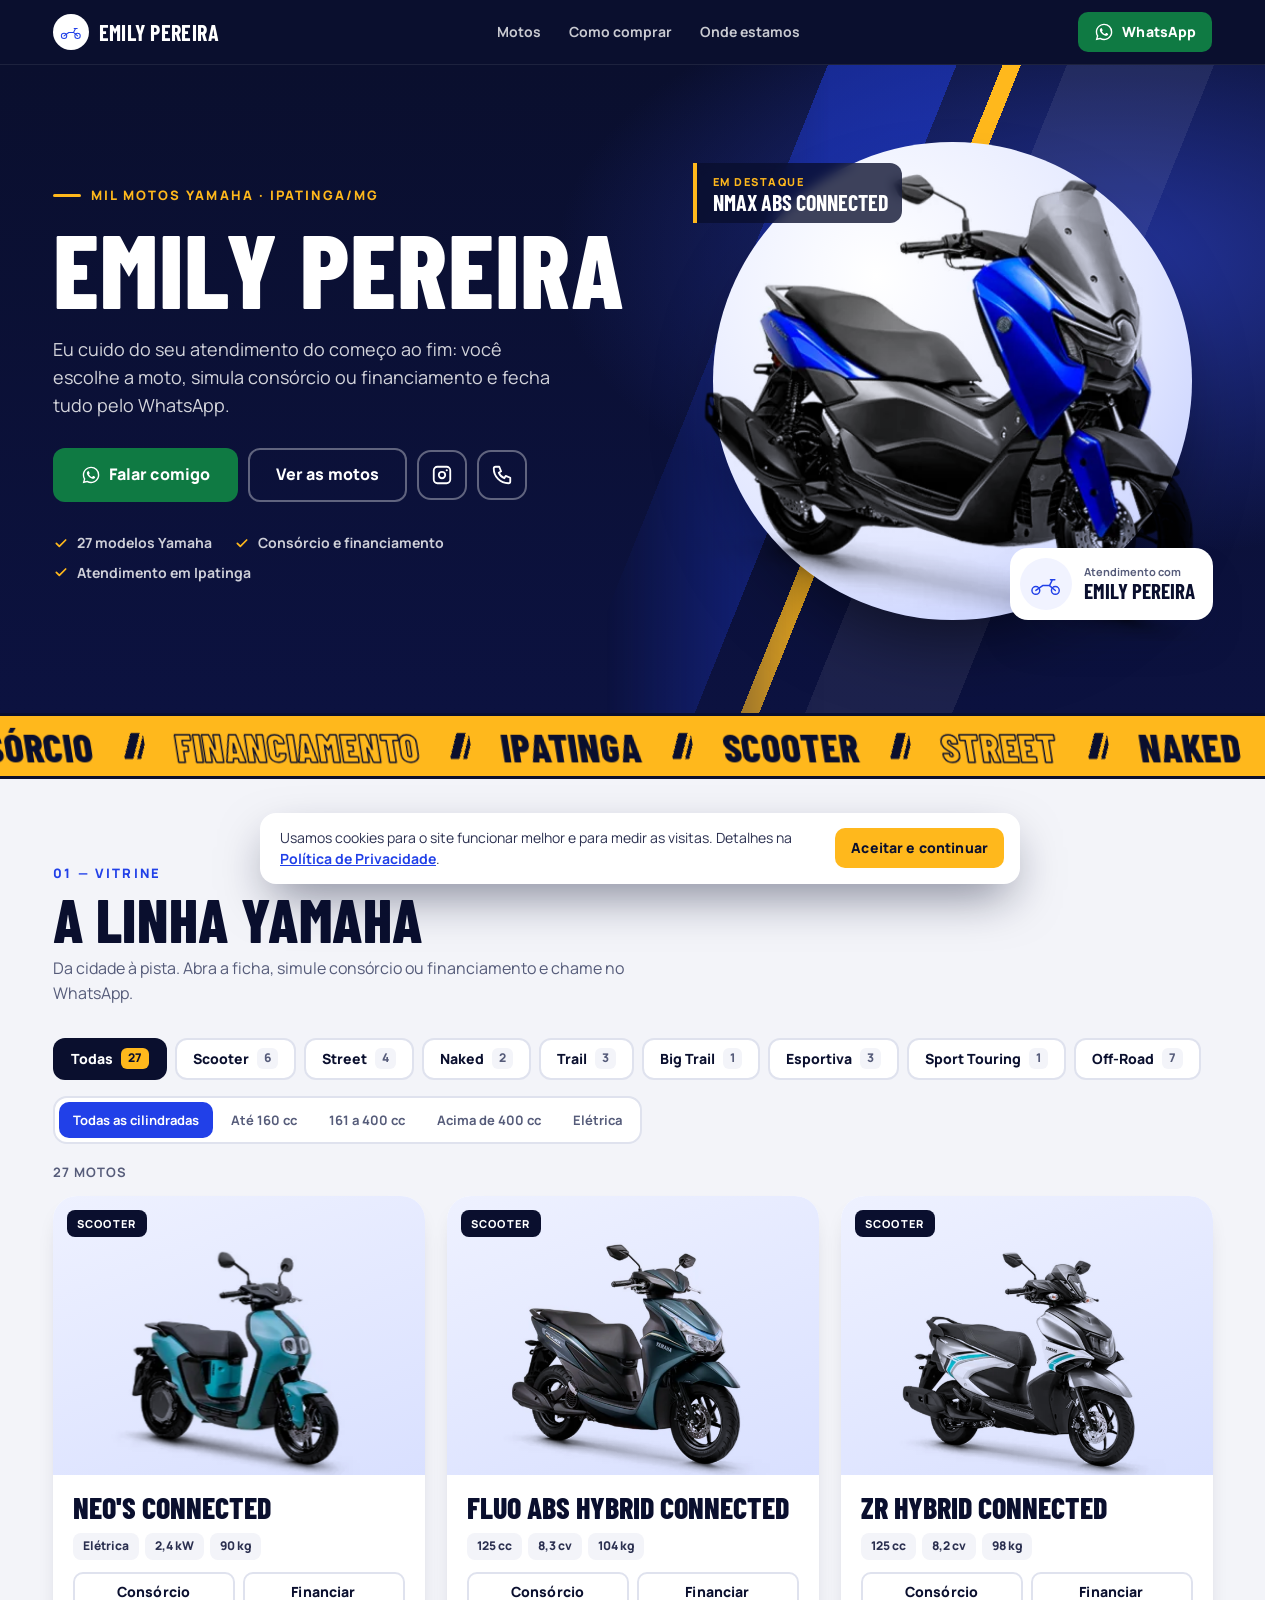
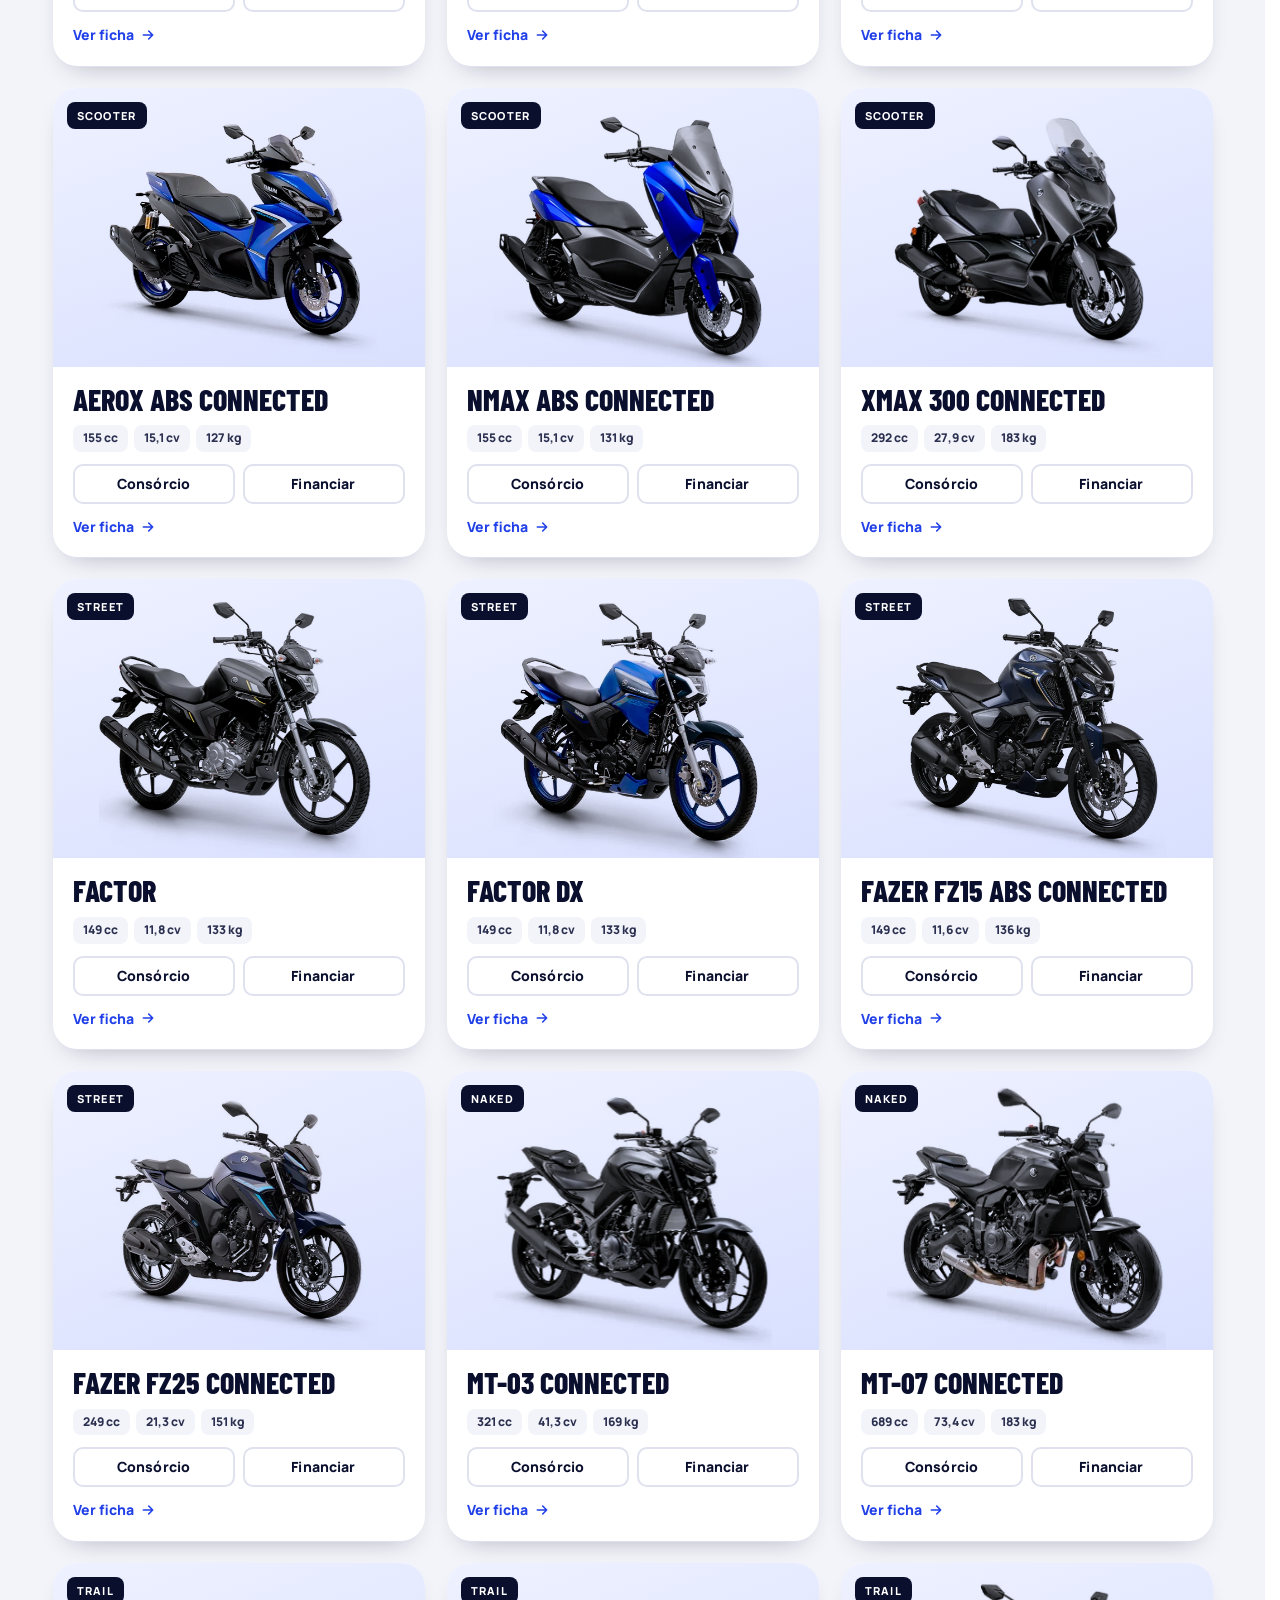
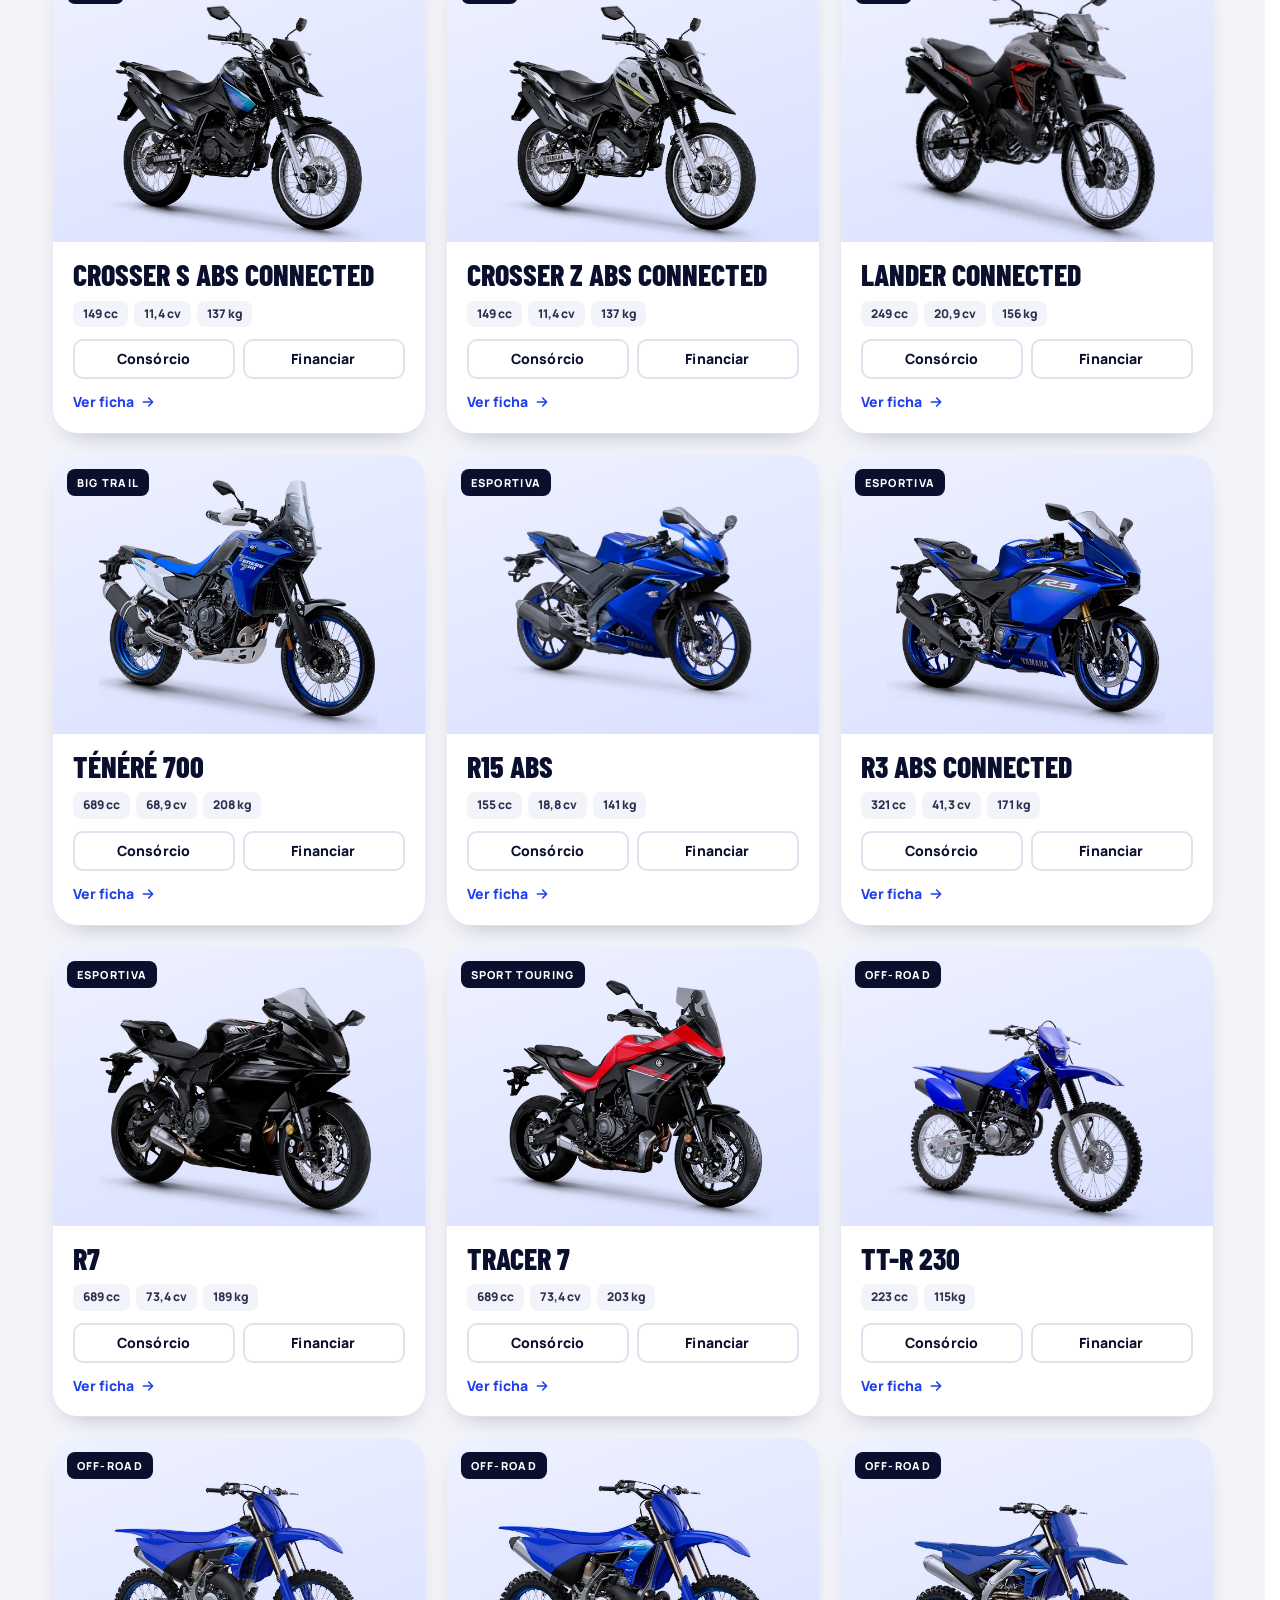
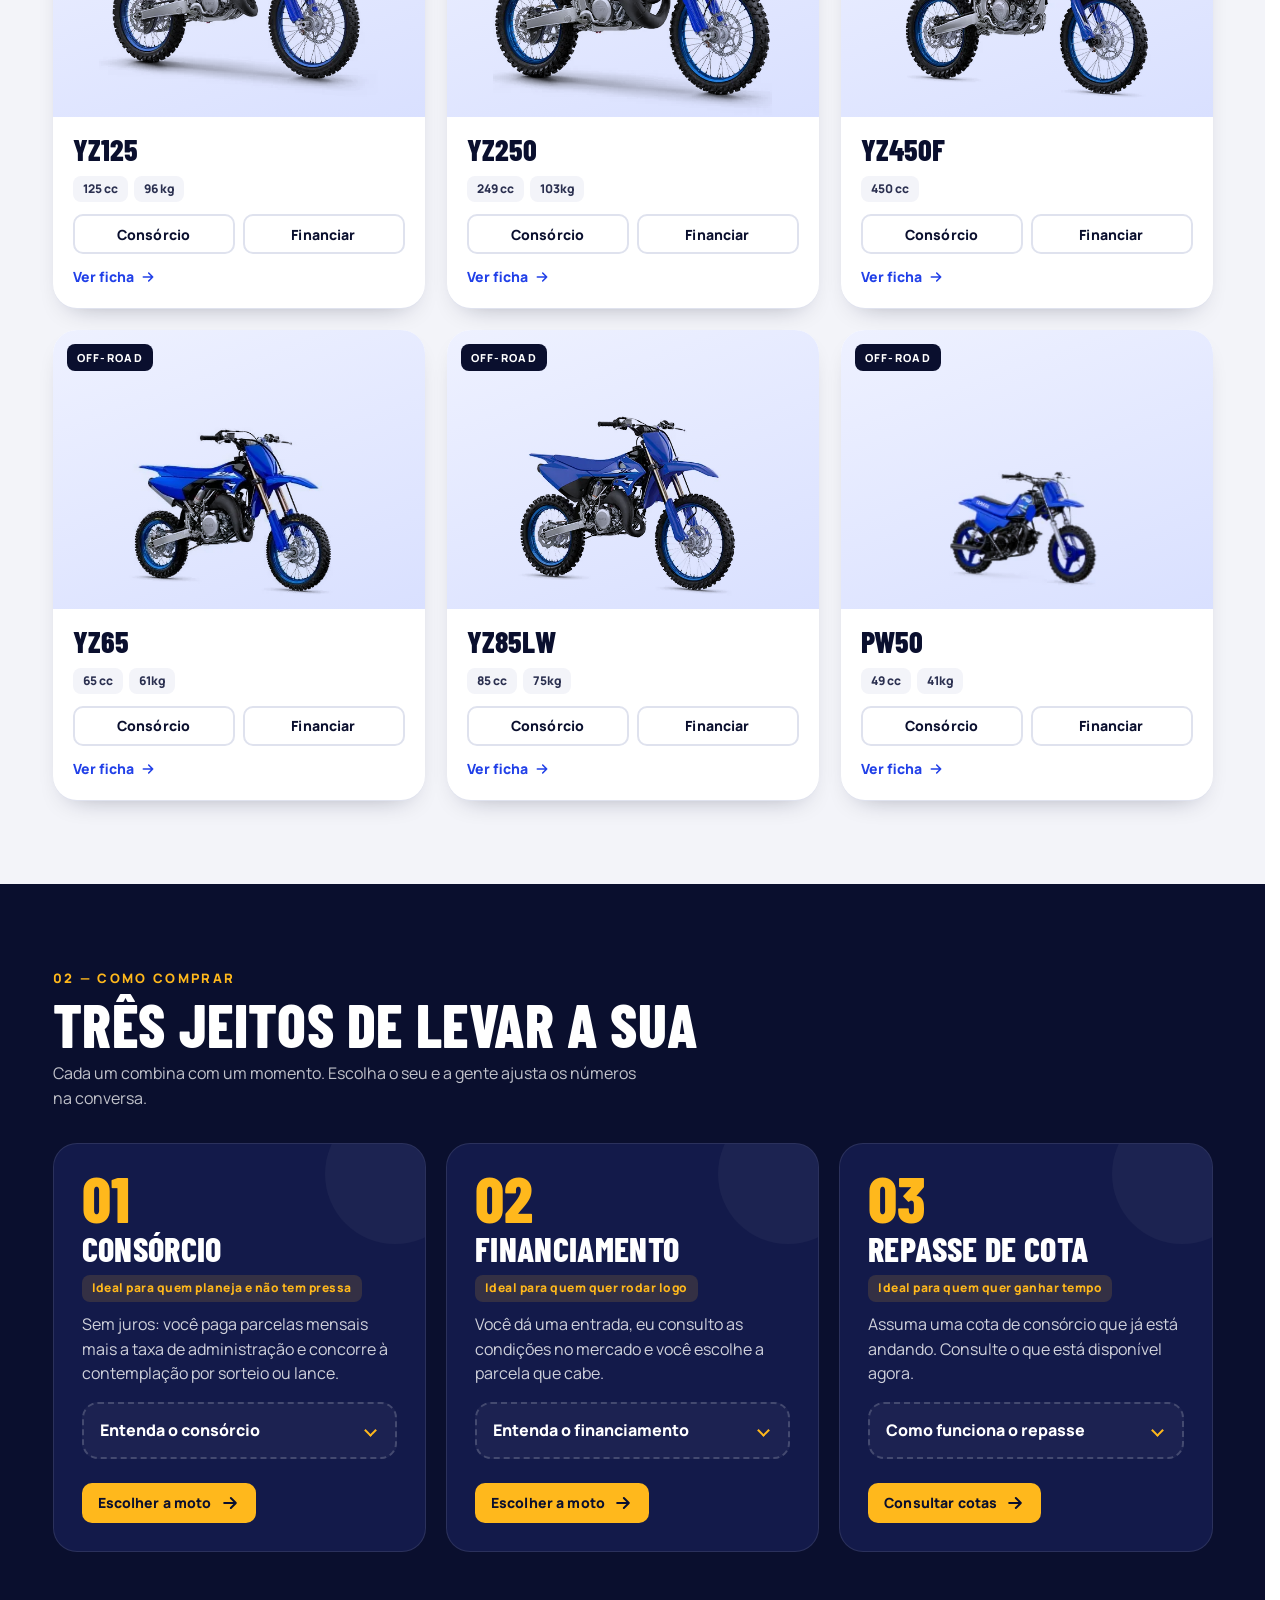
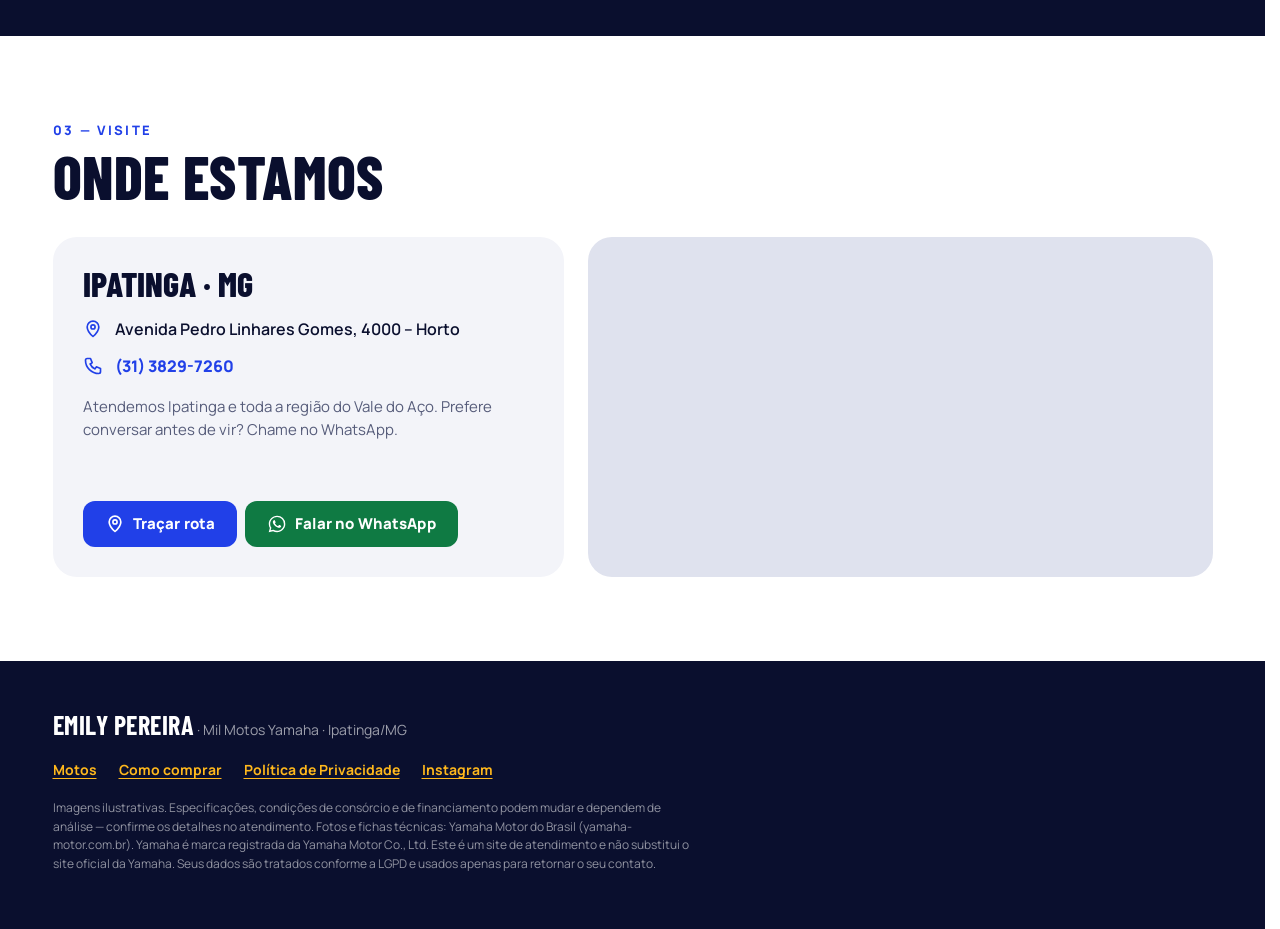
==== index.html @ 9a56f1ad "Add files via upload" ====
<!DOCTYPE html>
<html lang="pt-BR">
<head>
  <meta charset="UTF-8">
  <meta name="viewport" content="width=device-width, initial-scale=1">
  <title>Motos Yamaha | Consórcio, financiamento e atendimento no WhatsApp</title>
  <meta name="description" content="Escolha sua Yamaha: NMAX, Fazer, Crosser, Lander, MT, R3 e mais. Simule consórcio e financiamento e fale direto no WhatsApp.">
  <meta name="theme-color" content="#0a0f2e">
  <link rel="icon" href="assets/favicon.svg" type="image/svg+xml">

  <meta property="og:type" content="website">
  <meta property="og:locale" content="pt_BR">
  <meta property="og:title" content="Motos Yamaha | Sua próxima Yamaha">
  <meta property="og:description" content="Consórcio, financiamento e atendimento direto no WhatsApp. Sua próxima Yamaha está aqui.">

  <link rel="preconnect" href="https://fonts.googleapis.com">
  <link rel="preconnect" href="https://fonts.gstatic.com" crossorigin>
  <link rel="stylesheet" href="https://fonts.googleapis.com/css2?family=Barlow+Condensed:wght@600;700;800&family=Manrope:wght@400;500;600;700;800&display=swap">
  <link rel="stylesheet" href="css/style.css">
  <link rel="stylesheet" href="css/animacoes.css">
  <script>if (!(window.matchMedia && matchMedia("(prefers-reduced-motion: reduce)").matches)) document.documentElement.classList.add("anim");</script>

  <script type="application/ld+json" id="ld">
  {
    "@context": "https://schema.org",
    "@type": "MotorcycleDealer",
    "name": "Motos Yamaha",
    "description": "Motos Yamaha, consórcio e financiamento.",
    "address": {
      "@type": "PostalAddress",
      "addressCountry": "BR"
    }
  }
  </script>
</head>
<body>
  <a class="skip" href="#vitrine">Ir para as motos</a>

  <!-- ============ BARRA SUPERIOR ============ -->
  <header class="topbar">
    <div class="wrap topbar__in">
      <a class="topbar__who" href="#topo">
        <span class="avatar avatar--sm" id="tb-avatar" aria-hidden="true"></span>
        <b id="tb-nome">Motos Yamaha</b>
      </a>
      <nav class="topbar__nav" aria-label="Seções da página">
        <a href="#vitrine">Motos</a>
        <a href="#caminhos">Como comprar</a>
        <a href="#onde" data-onde hidden>Onde estamos</a>
      </nav>
      <a class="btn btn--wa btn--sm" data-wa="Olá! Vim pelo seu site e quero saber mais." target="_blank" rel="noopener">
        <svg class="ico" viewBox="0 0 24 24" aria-hidden="true"><use href="#i-wa"/></svg>
        WhatsApp
      </a>
    </div>
  </header>

  <!-- ============ ABERTURA ============ -->
  <section class="hero" id="topo">
    <div class="hero__bars" aria-hidden="true"></div>
    <div class="wrap hero__grid">
      <div class="hero__copy">
        <p class="eyebrow" id="eyebrow">Motos Yamaha</p>
        <h1 class="hero__title" id="titulo">Motos Yamaha</h1>
        <p class="hero__lead" id="bio">Escolha sua Yamaha, simule consórcio ou financiamento e resolva tudo pelo WhatsApp.</p>
        <div class="hero__cta">
          <a class="btn btn--wa btn--lg" data-wa="Olá! Vim pelo seu site e quero saber mais." target="_blank" rel="noopener">
            <svg class="ico" viewBox="0 0 24 24" aria-hidden="true"><use href="#i-wa"/></svg>
            <span id="cta-label">Chamar no WhatsApp</span>
          </a>
          <a class="btn btn--ghost btn--lg" href="#vitrine">Ver as motos</a>
          <a class="btn-round" data-instagram hidden target="_blank" rel="noopener" aria-label="Instagram">
            <svg class="ico" viewBox="0 0 24 24" aria-hidden="true"><use href="#i-ig"/></svg>
          </a>
          <a class="btn-round" data-tel hidden aria-label="Ligar">
            <svg class="ico" viewBox="0 0 24 24" aria-hidden="true"><use href="#i-phone"/></svg>
          </a>
        </div>
        <ul class="hero__facts" id="facts"></ul>
      </div>

      <div class="hero__stage" id="stage">
        <span class="hero__disc" aria-hidden="true"></span>
        <button class="hero__moto" id="hero-moto" type="button" data-open="ficha" aria-label="Ver ficha da moto em destaque"></button>
        <p class="hero__tag" id="hero-tag"></p>
        <figure class="who" id="who" hidden>
          <span class="avatar" id="who-avatar" aria-hidden="true"></span>
          <figcaption><small>Atendimento com</small><b id="who-nome"></b></figcaption>
        </figure>
      </div>
    </div>
  </section>

  <main>
    <!-- ============ VITRINE ============ -->
    <section class="sec sec--paper" id="vitrine" aria-labelledby="t-vitrine">
      <div class="wrap">
        <header class="sec__head">
          <p class="sec__no">01 — Vitrine</p>
          <h2 id="t-vitrine">A linha Yamaha</h2>
          <p class="sec__sub" id="vitrine-sub">Da cidade à pista. Abra a ficha, simule consórcio ou financiamento e chame no WhatsApp.</p>
        </header>

        <div class="filters">
          <div class="tabs" id="tabs" role="group" aria-label="Filtrar por categoria"></div>
          <div class="segs" id="segs" role="group" aria-label="Filtrar por cilindrada"></div>
        </div>
        <p class="count" id="count" aria-live="polite"></p>

        <div class="grid" id="grid">
          <noscript><p>Ative o JavaScript para ver as motos ou <a href="https://wa.me/">fale no WhatsApp</a>.</p></noscript>
        </div>
        <div class="empty" id="empty" hidden>
          <p>Nenhuma moto com esses filtros.</p>
          <button class="btn btn--line btn--sm" type="button" data-reset>Limpar filtros</button>
        </div>
      </div>
    </section>

    <!-- ============ CAMINHOS ============ -->
    <section class="sec sec--ink" id="caminhos" aria-labelledby="t-caminhos">
      <div class="wrap">
        <header class="sec__head">
          <p class="sec__no">02 — Como comprar</p>
          <h2 id="t-caminhos">Três jeitos de levar a sua</h2>
          <p class="sec__sub">Cada um combina com um momento. Escolha o seu e a gente ajusta os números na conversa.</p>
        </header>
        <div class="paths" id="paths"></div>
      </div>
    </section>

    <!-- ============ ONDE ESTAMOS ============ -->
    <section class="sec" id="onde" aria-labelledby="t-onde" hidden>
      <div class="wrap">
        <header class="sec__head">
          <p class="sec__no">03 — Visite</p>
          <h2 id="t-onde">Onde estamos</h2>
        </header>
        <div class="where">
          <div class="where__card">
            <p class="where__city" id="where-city"></p>
            <ul class="where__rows">
              <li id="row-addr" hidden><svg class="ico" viewBox="0 0 24 24" aria-hidden="true"><use href="#i-pin"/></svg><span id="addr"></span></li>
              <li id="row-tel" hidden><svg class="ico" viewBox="0 0 24 24" aria-hidden="true"><use href="#i-phone"/></svg><a data-tel><span data-tel-text></span></a></li>
              <li id="row-hours" hidden><svg class="ico" viewBox="0 0 24 24" aria-hidden="true"><use href="#i-clock"/></svg><span id="hours"></span></li>
            </ul>
            <p class="where__note" id="where-note"></p>
            <div class="where__btns">
              <a class="btn btn--blue" data-route hidden target="_blank" rel="noopener">
                <svg class="ico" viewBox="0 0 24 24" aria-hidden="true"><use href="#i-pin"/></svg>
                Traçar rota
              </a>
              <a class="btn btn--wa" data-wa="Olá! Vim pelo seu site e quero saber como chegar." target="_blank" rel="noopener">
                <svg class="ico" viewBox="0 0 24 24" aria-hidden="true"><use href="#i-wa"/></svg>
                Falar no WhatsApp
              </a>
            </div>
          </div>
          <div class="where__map">
            <iframe id="map" title="Mapa da localização" loading="lazy" referrerpolicy="no-referrer-when-downgrade" allowfullscreen></iframe>
          </div>
        </div>
      </div>
    </section>
  </main>

  <!-- ============ RODAPÉ ============ -->
  <footer class="footer">
    <div class="wrap">
      <p class="footer__name"><b id="rodape-nome">Motos Yamaha</b><span id="rodape-loc"></span></p>
      <nav class="footer__links" aria-label="Links do rodapé">
        <a href="#vitrine">Motos</a>
        <a href="#caminhos">Como comprar</a>
        <a href="privacidade.html">Política de Privacidade</a>
        <a data-instagram hidden target="_blank" rel="noopener">Instagram</a>
      </nav>
      <p class="footer__legal" id="legal">
        Imagens ilustrativas. Especificações, condições de consórcio e de financiamento podem mudar e dependem de análise — confirme os detalhes no atendimento.
        Fotos e fichas técnicas: Yamaha Motor do Brasil (yamaha-motor.com.br). Yamaha é marca registrada da Yamaha Motor Co., Ltd.
        Este é um site de atendimento e não substitui o site oficial da Yamaha.
        Seus dados são tratados conforme a LGPD e usados apenas para retornar o seu contato.
      </p>
    </div>
  </footer>

  <!-- ============ BARRA DE WHATSAPP (celular) ============ -->
  <div class="stickybar" id="stickybar">
    <a class="btn btn--wa" data-wa="Olá! Vim pelo seu site e quero saber mais." target="_blank" rel="noopener">
      <svg class="ico" viewBox="0 0 24 24" aria-hidden="true"><use href="#i-wa"/></svg>
      <span id="sticky-label">Chamar no WhatsApp</span>
    </a>
    <a class="btn btn--line" data-tel hidden aria-label="Ligar">
      <svg class="ico" viewBox="0 0 24 24" aria-hidden="true"><use href="#i-phone"/></svg>
    </a>
  </div>

  <!-- ============ GAVETAS ============ -->
  <dialog class="drawer" id="dlg-ficha" aria-labelledby="dd-title">
    <header class="drawer__head">
      <div><p class="drawer__kicker" id="dd-kicker"></p><h2 id="dd-title"></h2></div>
      <div class="drawer__nav">
        <button type="button" class="icon-btn" data-nav="-1" aria-label="Moto anterior"><svg class="ico" viewBox="0 0 24 24" aria-hidden="true"><use href="#i-prev"/></svg></button>
        <button type="button" class="icon-btn" data-nav="1" aria-label="Próxima moto"><svg class="ico" viewBox="0 0 24 24" aria-hidden="true"><use href="#i-next"/></svg></button>
        <button type="button" class="icon-btn" data-close aria-label="Fechar"><svg class="ico" viewBox="0 0 24 24" aria-hidden="true"><use href="#i-close"/></svg></button>
      </div>
    </header>
    <div class="drawer__body" id="dd-body"></div>
    <footer class="drawer__bar" id="dd-bar"></footer>
  </dialog>

  <dialog class="drawer" id="dlg-consorcio" aria-labelledby="dc-title">
    <header class="drawer__head">
      <div><p class="drawer__kicker">Simulador de consórcio</p><h2 id="dc-title"></h2></div>
      <div class="drawer__nav">
        <button type="button" class="icon-btn" data-nav="-1" aria-label="Moto anterior"><svg class="ico" viewBox="0 0 24 24" aria-hidden="true"><use href="#i-prev"/></svg></button>
        <button type="button" class="icon-btn" data-nav="1" aria-label="Próxima moto"><svg class="ico" viewBox="0 0 24 24" aria-hidden="true"><use href="#i-next"/></svg></button>
        <button type="button" class="icon-btn" data-close aria-label="Fechar"><svg class="ico" viewBox="0 0 24 24" aria-hidden="true"><use href="#i-close"/></svg></button>
      </div>
    </header>
    <div class="drawer__body" id="dc-body"></div>
    <footer class="drawer__bar drawer__bar--stack" id="dc-bar"></footer>
  </dialog>

  <dialog class="drawer" id="dlg-financiamento" aria-labelledby="df-title">
    <header class="drawer__head">
      <div><p class="drawer__kicker">Financiamento</p><h2 id="df-title"></h2></div>
      <div class="drawer__nav">
        <button type="button" class="icon-btn" data-nav="-1" aria-label="Moto anterior"><svg class="ico" viewBox="0 0 24 24" aria-hidden="true"><use href="#i-prev"/></svg></button>
        <button type="button" class="icon-btn" data-nav="1" aria-label="Próxima moto"><svg class="ico" viewBox="0 0 24 24" aria-hidden="true"><use href="#i-next"/></svg></button>
        <button type="button" class="icon-btn" data-close aria-label="Fechar"><svg class="ico" viewBox="0 0 24 24" aria-hidden="true"><use href="#i-close"/></svg></button>
      </div>
    </header>
    <div class="drawer__body" id="df-body"></div>
  </dialog>

  <dialog class="drawer drawer--sm" id="dlg-contato" aria-labelledby="dt-title">
    <header class="drawer__head">
      <div><p class="drawer__kicker">WhatsApp</p><h2 id="dt-title">Fale com a gente</h2></div>
      <div class="drawer__nav">
        <button type="button" class="icon-btn" data-close aria-label="Fechar"><svg class="ico" viewBox="0 0 24 24" aria-hidden="true"><use href="#i-close"/></svg></button>
      </div>
    </header>
    <div class="drawer__body" id="dt-body"></div>
  </dialog>

  <!-- ============ COOKIES / LGPD ============ -->
  <div class="cookiebar" id="cookie" role="dialog" aria-live="polite" aria-label="Aviso de cookies" hidden>
    <p>Usamos cookies para o site funcionar melhor e para medir as visitas. Detalhes na <a href="privacidade.html">Política de Privacidade</a>.</p>
    <button class="btn btn--amber btn--sm" type="button" id="cookie-ok">Aceitar e continuar</button>
  </div>

  <!-- Ícones (sprite) -->
  <svg width="0" height="0" style="position:absolute" aria-hidden="true">
    <symbol id="i-wa" viewBox="0 0 24 24"><path fill="currentColor" d="M12.04 2C6.58 2 2.13 6.45 2.13 11.91c0 1.75.46 3.45 1.32 4.95L2.05 22l5.25-1.38a9.9 9.9 0 0 0 4.74 1.21h.01c5.46 0 9.91-4.45 9.91-9.91A9.85 9.85 0 0 0 12.04 2Zm0 18.15h-.01a8.2 8.2 0 0 1-4.19-1.15l-.3-.18-3.12.82.83-3.04-.2-.31a8.2 8.2 0 0 1-1.26-4.38c0-4.54 3.7-8.24 8.25-8.24 2.2 0 4.27.86 5.82 2.42a8.18 8.18 0 0 1 2.41 5.83c0 4.54-3.7 8.23-8.23 8.23Zm4.52-6.16c-.25-.12-1.47-.72-1.69-.81-.23-.08-.39-.12-.56.12-.16.25-.64.81-.78.97-.14.17-.29.19-.54.06-.25-.12-1.05-.39-2-1.23-.74-.66-1.23-1.47-1.38-1.72-.14-.25-.02-.38.11-.5.11-.11.25-.29.37-.43.12-.14.16-.25.25-.41.08-.17.04-.31-.02-.43-.06-.12-.56-1.34-.76-1.84-.2-.48-.41-.42-.56-.42h-.48c-.17 0-.43.06-.66.31-.22.25-.86.85-.86 2.07s.88 2.4 1 2.56c.12.17 1.73 2.64 4.19 3.7.59.25 1.05.4 1.4.52.59.19 1.13.16 1.55.1.47-.07 1.47-.6 1.67-1.18.21-.58.21-1.07.14-1.18-.06-.1-.22-.16-.47-.28Z"/></symbol>
    <symbol id="i-ig" viewBox="0 0 24 24"><path fill="none" stroke="currentColor" stroke-width="2" d="M7 3h10a4 4 0 0 1 4 4v10a4 4 0 0 1-4 4H7a4 4 0 0 1-4-4V7a4 4 0 0 1 4-4Zm5 5.5a3.5 3.5 0 1 0 0 7 3.5 3.5 0 0 0 0-7Z"/><circle cx="17.2" cy="6.8" r="1.2" fill="currentColor"/></symbol>
    <symbol id="i-phone" viewBox="0 0 24 24"><path fill="none" stroke="currentColor" stroke-width="2" stroke-linejoin="round" d="M5 3h4l2 5-2.5 1.5a11 11 0 0 0 6 6L16 13l5 2v4a2 2 0 0 1-2 2A16 16 0 0 1 3 5a2 2 0 0 1 2-2Z"/></symbol>
    <symbol id="i-pin" viewBox="0 0 24 24"><g fill="none" stroke="currentColor" stroke-width="2" stroke-linecap="round" stroke-linejoin="round"><path d="M12 21s7-6.2 7-11.5A7 7 0 0 0 5 9.5C5 14.8 12 21 12 21Z"/><circle cx="12" cy="9.5" r="2.5"/></g></symbol>
    <symbol id="i-clock" viewBox="0 0 24 24"><g fill="none" stroke="currentColor" stroke-width="2" stroke-linecap="round" stroke-linejoin="round"><circle cx="12" cy="12" r="9"/><path d="M12 7v5l3 2"/></g></symbol>
    <symbol id="i-play" viewBox="0 0 24 24"><path fill="currentColor" d="M8 5v14l11-7Z"/></symbol>
    <symbol id="i-arrow" viewBox="0 0 24 24"><path fill="none" stroke="currentColor" stroke-width="2.4" stroke-linecap="round" stroke-linejoin="round" d="M5 12h14M13 6l6 6-6 6"/></symbol>
    <symbol id="i-check" viewBox="0 0 24 24"><path fill="none" stroke="currentColor" stroke-width="2.6" stroke-linecap="round" stroke-linejoin="round" d="m5 12.5 4.5 4.5L19 7.5"/></symbol>
    <symbol id="i-close" viewBox="0 0 24 24"><path fill="none" stroke="currentColor" stroke-width="2.4" stroke-linecap="round" d="M6 6l12 12M18 6 6 18"/></symbol>
    <symbol id="i-prev" viewBox="0 0 24 24"><path fill="none" stroke="currentColor" stroke-width="2.4" stroke-linecap="round" stroke-linejoin="round" d="m15 5-7 7 7 7"/></symbol>
    <symbol id="i-next" viewBox="0 0 24 24"><path fill="none" stroke="currentColor" stroke-width="2.4" stroke-linecap="round" stroke-linejoin="round" d="m9 5 7 7-7 7"/></symbol>
  </svg>

  <script src="js/config.js"></script>
  <script src="js/motos.js"></script>
  <script src="js/consorcio.js"></script>
  <script src="js/app.js"></script>
  <script src="js/animacoes.js"></script>
</body>
</html>
---- css/style.css ----
/* ==========================================================
   Site de vendedor Yamaha — estilos
   Identidade própria: navy + azul elétrico + âmbar, tipografia condensada.
   Troque a paleta só nas variáveis do :root.
   ========================================================== */
:root {
  --ink: #0a0f2e;
  --ink-2: #131a4a;
  --blue: #2140e8;
  --blue-700: #1730b8;
  --blue-100: #e3e8ff;
  --blue-50: #f1f3ff;
  --amber: #ffb81c;
  --paper: #f3f4f9;
  --white: #fff;
  --text: #2b3050;
  --muted: #565c7a;
  --line: #dfe2ee;
  --wa: #0f7a43;
  --wa-700: #0b6336;
  --danger: #b42318;

  --display: "Barlow Condensed", "Arial Narrow", "Roboto Condensed", Impact, sans-serif;
  --body: "Manrope", system-ui, -apple-system, "Segoe UI", Roboto, sans-serif;

  --r-lg: 24px;
  --r: 16px;
  --r-sm: 10px;
  --shadow: 0 24px 48px -24px rgba(10, 15, 46, .5);
  --shadow-sm: 0 12px 28px -18px rgba(10, 15, 46, .45);
}

*, *::before, *::after { box-sizing: border-box; }
html { scroll-behavior: smooth; scroll-padding-top: 76px; scrollbar-gutter: stable; }
body {
  margin: 0;
  font-family: var(--body);
  font-size: 16px;
  color: var(--text);
  background: var(--white);
  line-height: 1.55;
  -webkit-font-smoothing: antialiased;
}
body.is-locked { overflow: hidden; }
h1, h2, h3, h4, p, ol, ul, dl, dd, figure { margin: 0; }
ul, ol { padding: 0; list-style: none; }
img, svg { display: block; max-width: 100%; }
a { color: inherit; }
button { font: inherit; color: inherit; }
[hidden] { display: none !important; }

.wrap { width: 100%; max-width: 1240px; margin: 0 auto; padding: 0 40px; }
@media (max-width: 767px) { .wrap { padding: 0 20px; } }

.skip { position: absolute; left: -999px; top: 8px; background: var(--white); color: var(--ink); padding: 8px 12px; border-radius: 8px; z-index: 200; }
.skip:focus { left: 8px; }
:focus-visible { outline: 3px solid var(--amber); outline-offset: 2px; }
.ico { width: 20px; height: 20px; flex: none; }

h1, h2, h3, .display { font-family: var(--display); text-transform: uppercase; letter-spacing: .01em; font-weight: 800; line-height: .95; }

/* ---------- Botões ---------- */
.btn {
  display: inline-flex; align-items: center; justify-content: center; gap: 8px;
  min-height: 46px; padding: 0 20px; border: 2px solid transparent; border-radius: 12px;
  font-family: var(--body); font-weight: 800; font-size: 15px; letter-spacing: .01em; text-decoration: none; cursor: pointer;
  transition: background-color .15s, color .15s, border-color .15s, transform .12s;
}
.btn:active { transform: translateY(1px); }
.btn--block { display: flex; width: 100%; }
.btn--sm { min-height: 40px; padding: 0 14px; font-size: 14px; border-radius: 10px; }
.btn--lg { min-height: 54px; padding: 0 26px; font-size: 16px; }
.btn--blue { background: var(--blue); color: var(--white); }
.btn--blue:hover { background: var(--blue-700); }
.btn--wa { background: var(--wa); color: var(--white); }
.btn--wa:hover { background: var(--wa-700); }
.btn--amber { background: var(--amber); color: var(--ink); }
.btn--amber:hover { background: #ffc94d; }
.btn--line { background: var(--white); border-color: var(--line); color: var(--ink); }
.btn--line:hover { border-color: var(--blue); color: var(--blue); }
.btn--ghost { background: transparent; border-color: rgba(255, 255, 255, .35); color: var(--white); }
.btn--ghost:hover { border-color: var(--white); background: rgba(255, 255, 255, .08); }

.btn-round {
  display: inline-grid; place-items: center; width: 50px; height: 50px; border-radius: 14px; flex: none;
  border: 2px solid rgba(255, 255, 255, .35); color: var(--white); text-decoration: none; transition: background-color .15s, border-color .15s;
}
.btn-round:hover { border-color: var(--white); background: rgba(255, 255, 255, .08); }
.btn-round .ico { width: 22px; height: 22px; }

.icon-btn { width: 42px; height: 42px; border-radius: 12px; border: 0; background: transparent; cursor: pointer; color: var(--ink); display: grid; place-items: center; }
.icon-btn:hover { background: var(--paper); color: var(--blue); }

.link { display: inline-flex; align-items: center; gap: 6px; font-weight: 800; font-size: 14px; color: var(--blue); text-underline-offset: 3px; }
.link .ico { width: 16px; height: 16px; }

/* ---------- Avatar ---------- */
.avatar { display: grid; place-items: center; width: 64px; height: 64px; border-radius: 50%; background: var(--white); color: var(--blue); overflow: hidden; flex: none; }
.avatar svg { width: 60%; height: 60%; }
.avatar img { width: 100%; height: 100%; }
.avatar img.is-foto { object-fit: cover; }
.avatar img.is-logo { object-fit: contain; padding: 8px; }
.avatar--sm { width: 36px; height: 36px; }

/* ---------- Barra superior ---------- */
.topbar { position: sticky; top: 0; z-index: 50; background: var(--ink); color: var(--white); border-bottom: 1px solid rgba(255, 255, 255, .08); }
.topbar__in { display: flex; align-items: center; justify-content: space-between; gap: 16px; height: 64px; }
.topbar__who { display: inline-flex; align-items: center; gap: 10px; text-decoration: none; min-width: 0; }
.topbar__who b { font-family: var(--display); font-size: 22px; text-transform: uppercase; letter-spacing: .02em; white-space: nowrap; overflow: hidden; text-overflow: ellipsis; }
.topbar__nav { display: flex; gap: 28px; }
.topbar__nav a { font-size: 14px; font-weight: 700; text-decoration: none; color: rgba(255, 255, 255, .78); }
.topbar__nav a:hover { color: var(--amber); }
@media (max-width: 767px) { .topbar__nav { display: none; } .topbar__in { height: 58px; } }

/* ---------- Abertura ---------- */
.hero { position: relative; overflow: hidden; color: var(--white); background: radial-gradient(900px 480px at 88% 30%, #23339a 0%, transparent 62%), linear-gradient(180deg, var(--ink) 0%, #0c1240 100%); }
.hero__bars {
  position: absolute; inset: 0 0 0 auto; width: 52%; pointer-events: none;
  background: linear-gradient(112deg, transparent 0 24%, rgba(33, 64, 232, .5) 24% 38%, transparent 38% 43%, var(--amber) 43% 45%, transparent 45% 50%, rgba(255, 255, 255, .07) 50% 66%, transparent 66%);
  -webkit-mask-image: linear-gradient(90deg, transparent 0, #000 34%); mask-image: linear-gradient(90deg, transparent 0, #000 34%);
}
.hero__grid { position: relative; display: grid; grid-template-columns: 1.05fr .95fr; gap: 40px; align-items: center; padding-top: 56px; padding-bottom: 72px; }
.eyebrow { display: inline-flex; align-items: center; gap: 10px; font-size: 13px; font-weight: 800; letter-spacing: .16em; text-transform: uppercase; color: var(--amber); }
.eyebrow::before { content: ""; width: 28px; height: 3px; background: var(--amber); border-radius: 2px; }
.hero__title { margin-top: 14px; font-size: clamp(54px, 8.2vw, 104px); }
.hero__lead { margin-top: 18px; max-width: 46ch; font-size: 18px; color: rgba(255, 255, 255, .82); }
.hero__cta { display: flex; flex-wrap: wrap; align-items: center; gap: 10px; margin-top: 28px; }
.hero__facts { display: flex; flex-wrap: wrap; gap: 8px 22px; margin-top: 30px; font-size: 14px; font-weight: 700; color: rgba(255, 255, 255, .8); }
.hero__facts li { display: inline-flex; align-items: center; gap: 8px; }
.hero__facts .ico { width: 16px; height: 16px; color: var(--amber); }

.hero__stage { position: relative; width: 100%; max-width: 520px; justify-self: end; aspect-ratio: 1 / 1; }
.hero__disc { position: absolute; inset: 4%; border-radius: 50%; background: radial-gradient(circle at 34% 28%, #fff 0%, #e2e7ff 58%, #b7c3ff 100%); box-shadow: 0 40px 80px -30px rgba(0, 0, 0, .6); }
.hero__moto { position: absolute; inset: 0; display: grid; place-items: center; border: 0; background: none; padding: 0; cursor: pointer; }
.hero__moto .pic { width: 100%; aspect-ratio: 1 / 1; }
.hero__tag { position: absolute; left: 0; top: 8%; display: grid; gap: 1px; padding: 10px 14px 10px 16px; border-left: 4px solid var(--amber); background: rgba(10, 15, 46, .78); backdrop-filter: blur(6px); border-radius: 0 12px 12px 0; }
.hero__tag small { font-size: 11px; font-weight: 800; letter-spacing: .14em; text-transform: uppercase; color: var(--amber); }
.hero__tag b { font-family: var(--display); font-size: 22px; text-transform: uppercase; line-height: 1; }
.who { position: absolute; right: 0; bottom: 4%; display: flex; align-items: center; gap: 12px; padding: 10px 18px 10px 10px; border-radius: 18px; background: var(--white); color: var(--ink); box-shadow: var(--shadow); max-width: 100%; }
.who .avatar { width: 52px; height: 52px; background: var(--blue-50); }
.who small { display: block; font-size: 11px; font-weight: 700; color: var(--muted); }
.who b { font-family: var(--display); font-size: 21px; text-transform: uppercase; line-height: 1; }

@media (max-width: 900px) {
  .hero__grid { grid-template-columns: 1fr; gap: 24px; padding-top: 36px; padding-bottom: 48px; }
  .hero__stage { justify-self: center; max-width: 420px; }
  .hero__bars { inset: 46% 0 0 0; width: 100%; -webkit-mask-image: none; mask-image: none; opacity: .9; }
}
@media (max-width: 480px) {
  .hero__lead { font-size: 16px; }
  .btn--lg { min-height: 50px; padding: 0 20px; }
  .hero__tag b { font-size: 18px; }
}

/* ---------- Seções ---------- */
.sec { padding: 84px 0; }
.sec--paper { background: var(--paper); }
.sec--ink { background: var(--ink); color: var(--white); }
@media (max-width: 767px) { .sec { padding: 56px 0; } }
.sec__head { display: grid; gap: 8px; margin-bottom: 32px; }
.sec__no { font-size: 13px; font-weight: 800; letter-spacing: .18em; text-transform: uppercase; color: var(--blue); }
.sec--ink .sec__no { color: var(--amber); }
.sec__head h2 { font-size: clamp(38px, 5.4vw, 60px); color: var(--ink); }
.sec--ink .sec__head h2 { color: var(--white); }
.sec__sub { max-width: 60ch; color: var(--muted); }
.sec--ink .sec__sub { color: rgba(255, 255, 255, .75); }

/* Filtros */
.filters { display: grid; gap: 12px; }
.tabs { display: flex; gap: 8px; overflow-x: auto; padding-bottom: 4px; scrollbar-width: none; scroll-snap-type: x proximity; }
.tabs::-webkit-scrollbar { display: none; }
.tab {
  flex: none; scroll-snap-align: start; display: inline-flex; align-items: center; gap: 8px; min-height: 42px; padding: 0 16px;
  border: 2px solid var(--line); border-radius: 12px; background: var(--white); color: var(--ink); font-weight: 800; font-size: 14px; cursor: pointer;
  transition: background-color .15s, color .15s, border-color .15s;
}
.tab em { font-style: normal; font-size: 12px; padding: 1px 7px; border-radius: 6px; background: var(--paper); color: var(--muted); }
.tab:hover:not(:disabled) { border-color: var(--blue); }
.tab[aria-pressed="true"] { background: var(--ink); border-color: var(--ink); color: var(--white); }
.tab[aria-pressed="true"] em { background: var(--amber); color: var(--ink); }
.tab:disabled { opacity: .45; cursor: not-allowed; }

.segs { display: inline-flex; width: fit-content; max-width: 100%; overflow-x: auto; gap: 4px; padding: 4px; border-radius: 14px; background: var(--white); border: 2px solid var(--line); scrollbar-width: none; }
.segs::-webkit-scrollbar { display: none; }
.seg__btn { flex: none; min-height: 36px; padding: 0 14px; border: 0; border-radius: 10px; background: transparent; font-weight: 700; font-size: 13px; color: var(--muted); cursor: pointer; }
.seg__btn:hover:not(:disabled) { color: var(--blue); }
.seg__btn[aria-pressed="true"] { background: var(--blue); color: var(--white); }
.seg__btn:disabled { opacity: .4; cursor: not-allowed; }

.count { margin: 18px 0 14px; font-size: 13px; font-weight: 700; letter-spacing: .08em; text-transform: uppercase; color: var(--muted); }

/* Grade e cartões */
.grid { display: grid; grid-template-columns: repeat(3, 1fr); gap: 22px; }
@media (max-width: 1023px) { .grid { grid-template-columns: repeat(2, 1fr); } }
@media (max-width: 599px) { .grid { grid-template-columns: 1fr; gap: 18px; } }

.card { display: flex; flex-direction: column; background: var(--white); border-radius: var(--r-lg); overflow: hidden; box-shadow: 0 1px 0 var(--line), var(--shadow-sm); transition: transform .22s, box-shadow .22s; }
.card:hover { transform: translateY(-5px); box-shadow: 0 1px 0 var(--line), 0 28px 44px -22px rgba(10, 15, 46, .5); }
.card__stage { position: relative; display: block; width: 100%; padding: 0; border: 0; cursor: pointer; background: linear-gradient(160deg, #eef1ff 0%, #d9e0ff 100%); }
.card__cat { position: absolute; z-index: 1; left: 14px; top: 14px; padding: 5px 10px; border-radius: 8px; background: var(--ink); color: var(--white); font-size: 11px; font-weight: 800; letter-spacing: .12em; text-transform: uppercase; }
.card__body { display: grid; gap: 12px; padding: 18px 20px 20px; }
.card__name { font-size: 30px; }
.card__name button { padding: 0; border: 0; background: none; text-align: left; text-transform: inherit; font: inherit; color: var(--ink); cursor: pointer; }
.card__name button:hover { color: var(--blue); }
.card__facts { display: flex; flex-wrap: wrap; gap: 6px; }
.card__facts li { padding: 4px 10px; border-radius: 8px; background: var(--paper); font-size: 12px; font-weight: 800; color: var(--text); }
.card__actions { display: grid; grid-template-columns: 1fr 1fr; gap: 8px; }
.card__more { display: inline-flex; align-items: center; gap: 6px; justify-self: start; padding: 0; border: 0; background: none; font-weight: 800; font-size: 14px; color: var(--blue); cursor: pointer; }
.card__more .ico { width: 16px; height: 16px; transition: transform .15s; }
.card__more:hover .ico { transform: translateX(4px); }

/* Foto / placeholder */
.pic { position: relative; display: block; aspect-ratio: 4 / 3; overflow: hidden; }
.pic img { position: absolute; inset: 0; width: 100%; height: 100%; object-fit: contain; mix-blend-mode: multiply; transition: transform .4s; }
.card:hover .pic img { transform: scale(1.06); }
.pic--vazio { display: grid; place-items: center; background: linear-gradient(160deg, var(--blue-50), #fff); color: var(--blue); align-content: center; gap: 6px; }
.pic--vazio svg { width: 34%; height: auto; opacity: .7; }
.pic--vazio em { font-style: normal; font-size: 12px; font-weight: 700; }

.empty { display: grid; gap: 12px; justify-items: start; padding: 28px; border: 2px dashed var(--line); border-radius: var(--r); color: var(--muted); }

/* Caminhos */
.paths { display: grid; grid-template-columns: repeat(3, 1fr); gap: 20px; }
@media (max-width: 991px) { .paths { grid-template-columns: 1fr; } }
.path { position: relative; display: flex; flex-direction: column; gap: 10px; padding: 28px; border-radius: var(--r-lg); background: var(--ink-2); border: 1px solid rgba(255, 255, 255, .1); overflow: hidden; }
.path::after { content: ""; position: absolute; right: -40px; top: -40px; width: 140px; height: 140px; border-radius: 50%; background: rgba(255, 255, 255, .04); }
.path__no { font-family: var(--display); font-weight: 800; font-size: 64px; line-height: .8; color: var(--amber); }
.path h3 { font-size: 34px; }
.path__ideal { align-self: flex-start; padding: 4px 10px; border-radius: 8px; background: rgba(255, 184, 28, .14); color: var(--amber); font-size: 12px; font-weight: 800; letter-spacing: .04em; }
.path p:not(.path__ideal):not(.legal) { color: rgba(255, 255, 255, .8); }
.path .how { margin-top: 6px; border-color: rgba(255, 255, 255, .18); background: rgba(255, 255, 255, .04); }
.path .how summary { color: var(--white); }
.path .how .passos, .path .how .legal { color: rgba(255, 255, 255, .8); }
.path .how .link { color: var(--amber); }
.path__cta { margin-top: auto; padding-top: 14px; }

/* Onde estamos */
.where { display: grid; grid-template-columns: .9fr 1.1fr; gap: 24px; align-items: stretch; }
@media (max-width: 899px) { .where { grid-template-columns: 1fr; } }
.where__card { display: flex; flex-direction: column; gap: 16px; padding: 30px; border-radius: var(--r-lg); background: var(--paper); }
.where__city { font-family: var(--display); font-weight: 800; font-size: 34px; text-transform: uppercase; color: var(--ink); line-height: 1; }
.where__rows { display: grid; gap: 12px; }
.where__rows li { display: flex; align-items: flex-start; gap: 12px; font-weight: 600; color: var(--ink); }
.where__rows .ico { margin-top: 2px; color: var(--blue); }
.where__rows a { text-decoration: none; font-weight: 800; color: var(--blue); }
.where__note { color: var(--muted); font-size: 15px; }
.where__btns { display: flex; flex-wrap: wrap; gap: 8px; margin-top: auto; }
.where__map { min-height: 340px; border-radius: var(--r-lg); overflow: hidden; background: var(--line); }
.where__map iframe { width: 100%; height: 100%; min-height: 340px; border: 0; display: block; }

/* Rodapé */
.footer { padding: 44px 0 56px; background: var(--ink); color: rgba(255, 255, 255, .72); font-size: 14px; }
.footer__name b { font-family: var(--display); font-size: 26px; text-transform: uppercase; color: var(--white); letter-spacing: .02em; }
.footer__name span { color: rgba(255, 255, 255, .6); }
.footer__links { display: flex; flex-wrap: wrap; gap: 8px 22px; margin-top: 14px; }
.footer__links a { font-weight: 700; color: var(--amber); text-underline-offset: 3px; }
.footer__legal { margin-top: 18px; max-width: 92ch; font-size: 12px; color: rgba(255, 255, 255, .55); }
@media (max-width: 767px) { .footer { padding-bottom: 104px; } }

/* Barra de WhatsApp (celular) */
.stickybar { position: fixed; left: 0; right: 0; bottom: 0; z-index: 45; display: none; gap: 8px; padding: 10px 14px calc(10px + env(safe-area-inset-bottom)); background: rgba(10, 15, 46, .94); backdrop-filter: blur(8px); border-top: 1px solid rgba(255, 255, 255, .1); }
.stickybar .btn:first-child { flex: 1; }
.stickybar .btn--line { min-width: 52px; padding: 0 14px; }
@media (max-width: 767px) { .stickybar { display: flex; } body.is-locked .stickybar { display: none; } }

/* Cookies */
.cookiebar { position: fixed; left: 16px; right: 16px; bottom: 16px; z-index: 60; display: flex; align-items: center; justify-content: space-between; gap: 16px; max-width: 760px; margin: 0 auto; padding: 14px 16px 14px 20px; border-radius: 16px; background: var(--white); color: var(--text); box-shadow: 0 20px 50px -12px rgba(10, 15, 46, .55); font-size: 14px; }
.cookiebar a { color: var(--blue); font-weight: 700; }
.cookiebar .btn { flex: none; }
@media (max-width: 767px) { .cookiebar { bottom: 76px; flex-direction: column; align-items: stretch; gap: 10px; padding: 14px 16px; font-size: 13px; } }

/* ---------- Gavetas ---------- */
.drawer {
  position: fixed; inset: 0 0 0 auto; margin: 0; width: min(680px, 100vw); max-width: 100vw; height: 100dvh; max-height: 100dvh;
  padding: 0; border: 0; border-radius: 28px 0 0 28px; background: var(--white); color: var(--text); overflow: hidden;
  box-shadow: -30px 0 90px rgba(10, 15, 46, .4);
}
.drawer::backdrop { background: rgba(10, 15, 46, .62); backdrop-filter: blur(3px); }
.drawer[open] { display: flex; flex-direction: column; animation: slide-in .3s cubic-bezier(.2, .8, .2, 1); }
@keyframes slide-in { from { opacity: 0; transform: translateX(48px); } to { opacity: 1; transform: none; } }
@keyframes slide-up { from { opacity: 0; transform: translateY(48px); } to { opacity: 1; transform: none; } }
@media (prefers-reduced-motion: reduce) { .drawer[open] { animation: none; } html { scroll-behavior: auto; } .card, .card:hover { transform: none; transition: none; } }

.drawer--sm { inset: 0; margin: auto; width: min(480px, calc(100% - 24px)); height: fit-content; max-height: calc(100dvh - 24px); border-radius: 26px; }
.drawer--sm[open] { animation: pop .22s ease-out; }
@keyframes pop { from { opacity: 0; transform: translateY(12px) scale(.98); } to { opacity: 1; transform: none; } }

@media (max-width: 767px) {
  .drawer { inset: auto 0 0 0; width: 100%; height: 94dvh; max-height: 94dvh; border-radius: 26px 26px 0 0; }
  .drawer[open] { animation: slide-up .3s cubic-bezier(.2, .8, .2, 1); }
  .drawer--sm { inset: auto 0 0 0; margin: 0; width: 100%; height: fit-content; border-radius: 26px 26px 0 0; }
  .drawer--sm[open] { animation: slide-up .3s cubic-bezier(.2, .8, .2, 1); }
}

.drawer__head { display: flex; align-items: flex-start; justify-content: space-between; gap: 12px; padding: 20px 20px 16px 26px; border-bottom: 1px solid var(--line); }
.drawer__kicker { font-size: 11px; font-weight: 800; letter-spacing: .16em; text-transform: uppercase; color: var(--blue); }
.drawer__head h2 { margin-top: 4px; font-size: 38px; color: var(--ink); }
.drawer__nav { display: flex; align-items: center; gap: 2px; flex: none; }
.drawer__body { flex: 1; overflow-y: auto; padding: 22px 26px 28px; overscroll-behavior: contain; }
.drawer__bar { display: grid; grid-template-columns: 1fr 1fr 1.25fr; gap: 8px; padding: 14px 26px calc(14px + env(safe-area-inset-bottom)); border-top: 1px solid var(--line); background: var(--white); }
.drawer__bar--stack { grid-template-columns: 1fr; }
@media (max-width: 767px) {
  .drawer__head { padding: 16px 12px 12px 20px; }
  .drawer__head h2 { font-size: 32px; }
  .drawer__body { padding: 18px 20px 24px; }
  .drawer__bar { padding: 12px 20px calc(12px + env(safe-area-inset-bottom)); gap: 6px; }
  .drawer__bar .btn { padding: 0 8px; font-size: 14px; }
}

/* Ficha */
.gal__thumbs { display: flex; flex-wrap: wrap; gap: 8px; margin-top: 10px; }
.stage { display: grid; place-items: center; border-radius: var(--r); overflow: hidden; background: linear-gradient(160deg, #eef1ff 0%, #d9e0ff 100%); }
.stage .pic { width: 100%; aspect-ratio: 5 / 4; }
.gal__thumbs button { width: 64px; height: 52px; padding: 0; border: 2px solid var(--line); border-radius: 10px; overflow: hidden; cursor: pointer; background: linear-gradient(160deg, #eef1ff, #dbe2ff); }
.gal__thumbs button[aria-current="true"] { border-color: var(--blue); }
.gal__thumbs img { width: 100%; height: 100%; object-fit: contain; mix-blend-mode: multiply; }
.gal__thumbs .thumb-video { width: auto; padding: 0 14px; display: inline-flex; align-items: center; gap: 6px; background: var(--blue); border-color: var(--blue); color: var(--white); font-weight: 800; font-size: 14px; }
.gal__thumbs .thumb-video .ico { width: 16px; height: 16px; }
.video { width: 100%; aspect-ratio: 16 / 9; background: #000; border-radius: var(--r-sm); overflow: hidden; }
.video iframe { width: 100%; height: 100%; border: 0; }
.stage .video { border-radius: 0; }

.facts { display: grid; grid-template-columns: repeat(auto-fit, minmax(140px, 1fr)); gap: 8px; margin: 16px 0 6px; }
.facts li { padding: 10px 12px; border-radius: 12px; background: var(--paper); }
.facts small { display: block; font-size: 11px; font-weight: 700; letter-spacing: .06em; text-transform: uppercase; color: var(--muted); }
.facts b { font-family: var(--display); font-size: 24px; color: var(--ink); line-height: 1.1; }

.tabs2 { display: flex; gap: 22px; margin: 22px 0 6px; border-bottom: 2px solid var(--line); }
.tabs2 button { position: relative; padding: 10px 0; border: 0; background: none; font-family: var(--display); font-weight: 800; font-size: 22px; text-transform: uppercase; color: var(--muted); cursor: pointer; }
.tabs2 button[aria-selected="true"] { color: var(--ink); }
.tabs2 button[aria-selected="true"]::after { content: ""; position: absolute; left: 0; right: 0; bottom: -2px; height: 4px; border-radius: 2px; background: var(--blue); }

.destaques { display: grid; gap: 4px; margin-top: 8px; }
.destaques li { display: grid; grid-template-columns: 44px 1fr; gap: 6px; padding: 14px 0; border-bottom: 1px solid var(--line); }
.destaques .num { font-family: var(--display); font-weight: 800; font-size: 30px; line-height: 1; color: var(--amber); -webkit-text-stroke: 1px var(--ink); }
.destaques h4 { font-size: 16px; font-weight: 800; color: var(--ink); }
.destaques p { margin-top: 2px; font-size: 15px; }
.hint { margin-top: 12px; color: var(--muted); font-size: 14px; }

.grp { border-bottom: 1px solid var(--line); }
.grp summary { display: flex; align-items: center; justify-content: space-between; padding: 14px 0; cursor: pointer; list-style: none; font-family: var(--display); font-weight: 800; font-size: 20px; text-transform: uppercase; color: var(--ink); }
.grp summary::-webkit-details-marker { display: none; }
.grp summary::after, .how summary::after { content: ""; width: 9px; height: 9px; border-right: 2.5px solid var(--blue); border-bottom: 2.5px solid var(--blue); transform: rotate(45deg); transition: transform .18s; margin-right: 4px; flex: none; }
.grp[open] summary::after, .how[open] summary::after { transform: rotate(-135deg); }
.path .how summary::after { border-color: var(--amber); }
.specs { width: 100%; margin-bottom: 12px; border-collapse: collapse; font-size: 14px; }
.specs th, .specs td { text-align: left; vertical-align: top; padding: 8px 0; border-top: 1px solid var(--line); }
.specs th { width: 44%; padding-right: 12px; font-weight: 500; color: var(--muted); }
.specs td { font-weight: 700; color: var(--ink); }
.note { margin-top: 22px; font-size: 12px; color: var(--muted); }

/* Consórcio */
.mini { display: flex; align-items: center; gap: 14px; margin-bottom: 20px; padding: 10px 14px 10px 10px; border-radius: var(--r); background: var(--paper); }
.mini__pic { width: 84px; flex: none; border-radius: 12px; overflow: hidden; background: linear-gradient(160deg, #eef1ff, #d9e0ff); }
.mini__pic .pic { aspect-ratio: 1 / 1; }
.mini b { display: block; font-family: var(--display); font-size: 24px; text-transform: uppercase; color: var(--ink); line-height: 1.05; }
.mini span:not(.mini__pic) { font-size: 13px; color: var(--muted); }

.fset { margin: 0 0 18px; padding: 0; border: 0; }
.fset legend { padding: 0; margin-bottom: 8px; font-size: 12px; font-weight: 800; letter-spacing: .1em; text-transform: uppercase; color: var(--muted); }
.fset legend em { font-style: normal; text-transform: none; letter-spacing: 0; font-weight: 600; }
.radios { display: flex; flex-wrap: wrap; gap: 8px; }
.radios label { position: relative; }
.radios input { position: absolute; opacity: 0; inset: 0; width: 100%; height: 100%; margin: 0; cursor: pointer; }
.radios span { display: inline-flex; align-items: center; min-height: 44px; padding: 0 18px; border: 2px solid var(--line); border-radius: 12px; background: var(--white); font-weight: 800; font-size: 15px; color: var(--ink); transition: background-color .12s, border-color .12s, color .12s; }
.radios input:checked + span { background: var(--blue); border-color: var(--blue); color: var(--white); }
.radios input:focus-visible + span { outline: 3px solid var(--amber); outline-offset: 2px; }
.radios input:disabled + span { opacity: .35; text-decoration: line-through; }
.radios--seg { display: inline-flex; gap: 0; padding: 4px; border-radius: 14px; background: var(--paper); }
.radios--seg span { border: 0; background: transparent; min-height: 40px; }
.radios--seg input:checked + span { background: var(--ink); }

.out { display: grid; gap: 2px; margin: 4px 0 6px; padding: 20px 22px; border-radius: var(--r); background: var(--ink); color: var(--white); }
.out small { font-size: 12px; font-weight: 800; letter-spacing: .12em; text-transform: uppercase; color: var(--amber); }
.out strong { font-family: var(--display); font-weight: 800; font-size: clamp(44px, 10vw, 64px); text-transform: uppercase; line-height: 1; }
.out span { font-size: 14px; color: rgba(255, 255, 255, .75); }
.out--soft strong { font-size: 32px; }
.legal { margin-top: 12px; font-size: 12px; color: var(--muted); }

/* Bloco "Como funciona" */
.how { margin-top: 18px; border: 2px dashed var(--line); border-radius: var(--r); }
.how summary { display: flex; align-items: center; justify-content: space-between; padding: 14px 16px; cursor: pointer; list-style: none; font-weight: 800; color: var(--ink); }
.how summary::-webkit-details-marker { display: none; }
.how__body { display: grid; gap: 12px; padding: 0 16px 16px; }
.how__body .video { margin-bottom: 4px; }
.passos { display: grid; gap: 10px; padding-left: 22px; list-style: decimal; font-size: 15px; }
.passos li::marker { font-weight: 800; color: var(--blue); }
.how__body .legal { margin: 0; }

/* Financiamento */
.stepper { display: grid; grid-template-columns: repeat(3, 1fr); gap: 8px; margin: 0 0 22px; }
.stepper li { display: flex; align-items: center; gap: 8px; padding-top: 12px; border-top: 4px solid var(--line); font-size: 13px; font-weight: 800; color: var(--muted); }
.stepper i { display: grid; place-items: center; width: 26px; height: 26px; border-radius: 8px; background: var(--paper); font-style: normal; font-size: 13px; }
.stepper li.is-on { border-color: var(--blue); color: var(--ink); }
.stepper li.is-on i { background: var(--blue); color: var(--white); }
.stepper li.is-done { border-color: var(--ink); color: var(--ink); }
.stepper li.is-done i { background: var(--ink); color: var(--white); }
#fin-form h3 { margin-bottom: 14px; font-size: 30px; color: var(--ink); }

.fld { display: grid; gap: 6px; margin-bottom: 14px; }
.fld label { font-size: 13px; font-weight: 800; color: var(--ink); }
.fld input { width: 100%; height: 52px; padding: 0 16px; font: inherit; font-size: 16px; color: var(--ink); background: var(--white); border: 2px solid var(--line); border-radius: 12px; }
.fld input:focus { outline: none; border-color: var(--blue); box-shadow: 0 0 0 4px rgba(33, 64, 232, .16); }
.fld small { font-size: 12px; color: var(--muted); }
.form-hint { margin: 4px 0 12px; font-size: 13px; color: var(--muted); }
.form-hint a, .check a, .lead a { color: var(--blue); font-weight: 700; }
.lead { margin-bottom: 16px; font-size: 15px; }

.sum { display: grid; margin-bottom: 18px; border: 2px solid var(--line); border-radius: var(--r); overflow: hidden; }
.sum div { display: flex; justify-content: space-between; gap: 16px; padding: 10px 14px; border-top: 1px solid var(--line); font-size: 14px; }
.sum div:first-child { border-top: 0; }
.sum dt { color: var(--muted); }
.sum dd { font-weight: 800; color: var(--ink); text-align: right; word-break: break-word; }

.check { display: flex; gap: 10px; align-items: flex-start; margin: 8px 0 6px; font-size: 13px; }
.check input { flex: none; width: 20px; height: 20px; margin-top: 1px; accent-color: var(--blue); }
.err { margin: 6px 0 12px; font-size: 14px; font-weight: 700; color: var(--danger); }
.wiz { display: flex; gap: 8px; margin-top: 14px; }
.wiz .btn { flex: 1; }
.wiz .btn--blue { flex: 2; }
.ok { display: flex; align-items: center; gap: 10px; margin-top: 14px; padding: 12px 14px; border-radius: 12px; background: #e8f7ee; color: #0b5a30; font-size: 14px; font-weight: 700; }
.ok .ico { width: 20px; height: 20px; }
#ct-form .btn + .btn { margin-top: 8px; }
---- css/animacoes.css ----
/* ==========================================================
   Animações e interações — camada opcional por cima do style.css.
   - Só vale com a classe .anim no <html> (index.html põe, a menos que a pessoa
     tenha pedido "reduzir movimento"). Sem a classe, o site fica como era.
   - Para desligar: SITE.animacoes = false no config.js, ou tirar este arquivo
     e js/animacoes.js do index.html.
   - As fotos das motos usam mix-blend-mode: multiply para "apagar" o fundo branco.
     Por isso NÃO se aplica transform/opacity/animation em elementos que ficam
     ENTRE o fundo (gradiente) e a <img>; anima-se a própria <img> ou um ancestral
     que já carrega o fundo.
   ========================================================== */
:root {
  --ease: cubic-bezier(.2, .8, .2, 1);
  --spring: cubic-bezier(.3, 1.3, .5, 1);
}

.sr-only { position: absolute; width: 1px; height: 1px; margin: -1px; padding: 0; overflow: hidden; clip: rect(0 0 0 0); white-space: nowrap; border: 0; }

/* ---------- Barra superior: progresso e seção ativa ---------- */
.progress { position: absolute; left: 0; right: 0; bottom: -1px; height: 3px; pointer-events: none; }
.progress i { display: block; height: 100%; background: linear-gradient(90deg, var(--blue), var(--amber)); transform-origin: 0 50%; transform: scaleX(0); }
.anim .topbar { transition: box-shadow .3s; }
.anim .topbar.is-stuck { box-shadow: 0 16px 30px -20px rgba(0, 0, 0, .8); }
.anim .topbar__nav a { position: relative; padding: 6px 0; }
.anim .topbar__nav a::after { content: ""; position: absolute; left: 0; right: 0; bottom: 0; height: 2px; border-radius: 2px; background: var(--amber); transform: scaleX(0); transform-origin: 0 50%; transition: transform .35s var(--ease); }
.anim .topbar__nav a:hover::after, .anim .topbar__nav a.is-active::after { transform: scaleX(1); }
.anim .topbar__nav a.is-active { color: var(--white); }

/* ---------- Abertura ---------- */
@keyframes rise { from { opacity: 0; transform: translateY(26px); } }
@keyframes word-up { from { transform: translateY(112%) rotate(5deg); } }
@keyframes bars-in { from { opacity: 0; transform: translateX(28%) skewX(-14deg); } }
@keyframes disc-in { from { opacity: 0; transform: scale(.35) rotate(-40deg); } }
@keyframes moto-in {
  0% { opacity: 0; transform: translateX(190px) skewX(-14deg) scale(.94); filter: blur(7px); }
  55% { opacity: 1; filter: blur(0); }
  78% { transform: translateX(-10px) skewX(3deg); }
  100% { transform: none; }
}
@keyframes float { 0%, 100% { transform: translateY(0); } 50% { transform: translateY(-9px); } }
@keyframes bob { 0%, 100% { transform: translateY(0); } 50% { transform: translateY(7px); } }
@keyframes tag-in { from { opacity: 0; transform: translateX(-34px); } }
@keyframes who-in { from { opacity: 0; transform: translateY(24px) scale(.9); } }
@keyframes streaks { 0% { transform: translateX(70%); opacity: 0; } 25% { opacity: 1; } 100% { transform: translateX(-80%); opacity: 0; } }
@keyframes ring { 0% { box-shadow: 0 0 0 0 rgba(15, 122, 67, .6); } 70%, 100% { box-shadow: 0 0 0 16px rgba(15, 122, 67, 0); } }
@keyframes bar-in { from { transform: translateY(100%); } }
@keyframes fade-in { from { opacity: 0; } }
@keyframes fade-out { to { opacity: 0; } }

.anim .hero__bars { animation: bars-in 1.1s var(--ease) backwards; translate: calc(var(--px, 0) * -22px) 0; }
.anim .eyebrow { animation: rise .8s var(--ease) .1s backwards; }
.anim .hero__lead { animation: rise .8s var(--ease) .62s backwards; }
.anim .hero__cta { animation: rise .8s var(--ease) .74s backwards; }
.anim .hero__facts { animation: rise .8s var(--ease) .86s backwards; }
.anim .hero__title .w { display: inline-block; overflow: hidden; vertical-align: top; padding: .12em .05em .1em; margin: -.12em -.05em -.1em; }
.anim .hero__title .w > span { display: inline-block; animation: word-up .95s var(--ease) backwards; animation-delay: calc(.26s + var(--wi, 0) * .1s); }

.anim .hero__disc { animation: disc-in 1.1s var(--spring) .15s backwards; translate: calc(var(--px, 0) * -12px) calc(var(--py, 0) * -8px + var(--sy, 0) * .05px); }
.anim .hero__moto .pic { overflow: visible; }
.anim .hero__moto .pic img {
  animation: moto-in 1.15s var(--ease) .35s backwards, float 7s ease-in-out 1.7s infinite;
  translate: calc(var(--px, 0) * 16px) calc(var(--py, 0) * 10px + var(--sy, 0) * -.06px);
  rotate: calc(var(--px, 0) * 1.2deg);
  transition: scale .4s var(--ease);
}
.anim .hero__moto:hover .pic img { scale: 1.04; }
.anim .hero__tag { animation: tag-in .8s var(--ease) 1s backwards; translate: calc(var(--px, 0) * 26px) calc(var(--py, 0) * 14px); }
.anim .who { animation: who-in .8s var(--spring) 1.15s backwards, bob 6s ease-in-out 2s infinite; translate: calc(var(--px, 0) * 30px) calc(var(--py, 0) * 18px); }
.anim .hero__stage::before {
  content: ""; position: absolute; z-index: 3; left: -25%; right: -25%; top: 0; bottom: 0; pointer-events: none;
  background:
    linear-gradient(90deg, transparent, rgba(255, 255, 255, .9), transparent) 0 34% / 46% 2px no-repeat,
    linear-gradient(90deg, transparent, rgba(255, 184, 28, .95), transparent) 0 50% / 62% 3px no-repeat,
    linear-gradient(90deg, transparent, rgba(255, 255, 255, .7), transparent) 0 66% / 38% 2px no-repeat;
  animation: streaks 1.15s cubic-bezier(.3, .6, .2, 1) .35s both;
}
.anim .hero__cta .btn--wa, .anim .stickybar .btn--wa { animation: ring 3.2s ease-out 2.6s infinite; }
.anim .hero__cta .btn--wa:hover, .anim .stickybar .btn--wa:hover { animation: none; }
.anim .stickybar { animation: bar-in .7s var(--ease) 1.4s backwards; }

/* ---------- Faixa de categorias (criada pelo JS) ---------- */
.marquee { position: relative; overflow: hidden; background: var(--amber); color: var(--ink); border-top: 3px solid var(--ink); border-bottom: 3px solid var(--ink); user-select: none; }
.marquee__track { display: flex; width: max-content; will-change: transform; transform-origin: 50% 50%; }
.marquee__item { display: inline-flex; align-items: center; gap: 30px; padding: 10px 30px 10px 0; font-family: var(--display); font-weight: 800; font-size: clamp(24px, 3.4vw, 40px); line-height: 1; text-transform: uppercase; letter-spacing: .02em; white-space: nowrap; }
.marquee__item.is-out { color: transparent; -webkit-text-stroke: 1.5px var(--ink); }
.marquee__item i { width: 22px; height: 26px; flex: none; background: linear-gradient(112deg, transparent 0 30%, var(--ink) 30% 58%, transparent 58% 70%, var(--ink) 70% 82%, transparent 82%); }

/* ---------- Entrada por rolagem ---------- */
.anim .rv[data-rv] { opacity: 0; translate: 0 34px; transition: opacity .75s var(--ease) var(--rd, 0ms), translate .85s var(--ease) var(--rd, 0ms), scale .85s var(--ease) var(--rd, 0ms); }
.anim .rv[data-rv="pop"] { translate: 0 28px; scale: .95; }
.anim .rv[data-rv="left"] { translate: -26px 0; }
.anim .rv[data-rv].is-in { opacity: 1; translate: 0 0; scale: 1; }
@media print { .anim .rv[data-rv] { opacity: 1 !important; translate: none !important; scale: none !important; } }

/* ---------- Filtros com indicador deslizante ---------- */
.anim .tabs, .anim .segs { position: relative; }
.anim .tabs::before, .anim .segs::before {
  content: ""; position: absolute; z-index: 0; pointer-events: none;
  left: var(--ix, 0px); top: var(--iy, 0px); width: var(--iw, 0px); height: var(--ih, 0px); opacity: var(--io, 0);
  transition: left .45s var(--spring), width .45s var(--spring), opacity .2s;
}
.anim .tabs::before { border-radius: 12px; background: var(--ink); }
.anim .segs::before { border-radius: 10px; background: var(--blue); }
.anim .tabs.no-tr::before, .anim .segs.no-tr::before { transition: none; }
.anim .tabs .tab, .anim .segs .seg__btn { position: relative; z-index: 1; }
.anim .tabs[data-ind] .tab[aria-pressed="true"] { background: transparent; border-color: transparent; }
.anim .segs[data-ind] .seg__btn[aria-pressed="true"] { background: transparent; }
.anim .tab, .anim .seg__btn { transition: background-color .15s, color .25s, border-color .15s; }
.anim .tab:active:not(:disabled), .anim .seg__btn:active:not(:disabled) { scale: .96; }

/* ---------- Cartões ---------- */
.anim .card { position: relative; }
.anim .card::after { content: ""; position: absolute; inset: 0; pointer-events: none; opacity: 0; transition: opacity .3s; background: radial-gradient(280px circle at var(--mx, 50%) var(--my, 50%), rgba(33, 64, 232, .11), transparent 62%); }
.anim .card.is-tilt::after { opacity: 1; }
.anim .card.is-tilt {
  transform: perspective(900px) rotateX(var(--rx, 0deg)) rotateY(var(--ry, 0deg)) translateY(-6px);
  transition: transform .14s ease-out, box-shadow .22s;
  box-shadow: 0 1px 0 var(--line), 0 36px 50px -24px rgba(10, 15, 46, .55);
}
.anim .card .pic img { translate: calc(var(--tx, 0) * 1px) calc(var(--ty, 0) * 1px); transition: transform .4s, translate .2s ease-out; }
.anim .card__cat { translate: calc(var(--tx, 0) * -.5px) calc(var(--ty, 0) * -.5px); transition: translate .2s ease-out; }
.anim .card__stage:active .pic img { scale: .96; }

.anim .path { transition: transform .35s var(--ease), border-color .3s; }
.anim .path:hover { transform: translateY(-6px); border-color: rgba(255, 184, 28, .45); }
.anim .path::before { content: ""; position: absolute; inset: 0; pointer-events: none; opacity: 0; transition: opacity .3s; background: radial-gradient(360px circle at var(--mx, 50%) var(--my, 50%), rgba(255, 184, 28, .15), transparent 60%); }
.anim .path.is-lit::before { opacity: 1; }
.anim .path__no { transition: transform .5s var(--spring); transform-origin: 0 100%; }
.anim .path:hover .path__no { transform: scale(1.12) rotate(-3deg); }

/* ---------- Botões ---------- */
.anim .btn { position: relative; overflow: hidden; }
.anim .btn--wa::before, .anim .btn--amber::before, .anim .btn--blue::before {
  content: ""; position: absolute; inset: 0; pointer-events: none; transform: translateX(-130%) skewX(-18deg);
  background: linear-gradient(100deg, transparent 30%, rgba(255, 255, 255, .38) 50%, transparent 70%); transition: transform .7s var(--ease);
}
.anim .btn--wa:hover::before, .anim .btn--amber:hover::before, .anim .btn--blue:hover::before { transform: translateX(130%) skewX(-18deg); }
.anim .mag { transition: background-color .15s, color .15s, border-color .15s, transform .12s, translate .3s var(--ease); }
.rip { position: absolute; border-radius: 50%; background: currentColor; opacity: .22; pointer-events: none; transform: scale(0); animation: rip .65s ease-out forwards; }
@keyframes rip { to { transform: scale(1); opacity: 0; } }

/* ---------- Gavetas ---------- */
.anim .drawer[open]::backdrop { animation: fade-in .3s ease-out; }
.anim .drawer.is-closing { pointer-events: none; }
.anim .drawer.is-closing::backdrop { animation: fade-out .24s ease-in forwards; }
.anim .drawer.is-swapped[open], .anim .drawer.is-swapped[open]::backdrop { animation: none; }
.anim .drawer.is-swapped.is-closing::backdrop { animation: fade-out .24s ease-in forwards; }
.anim .drawer.is-dragging { user-select: none; }
@media (max-width: 767px) {
  .anim .drawer__head { position: relative; touch-action: none; cursor: grab; }
  .anim .drawer__head::before { content: ""; position: absolute; top: 7px; left: 50%; width: 42px; height: 4px; margin-left: -21px; border-radius: 2px; background: var(--line); }
}
.anim .icon-btn { transition: background-color .15s, color .15s, scale .15s; }
.anim .icon-btn:active { scale: .9; }

.anim .tabs2 { position: relative; }
.anim .tabs2 button[aria-selected="true"]::after { display: none; }
.anim .tabs2::after {
  content: ""; position: absolute; bottom: -2px; height: 4px; border-radius: 2px; background: var(--blue);
  left: var(--ix, 0px); width: var(--iw, 0px); transition: left .4s var(--spring), width .4s var(--spring);
}
.anim .tabs2.no-tr::after { transition: none; }
.anim .tabs2 button { transition: color .2s; }
.anim .gal__thumbs button { transition: border-color .2s, scale .2s var(--spring); }
.anim .gal__thumbs button:hover { scale: 1.07; }
.anim .gal__thumbs button[aria-current="true"] { scale: 1.04; }
.anim .facts li { transition: translate .25s var(--ease), background-color .25s; }
.anim .facts li:hover { translate: 0 -3px; background: var(--blue-50); }
.anim .destaques li { transition: background-color .25s, padding-left .25s var(--ease); }
.anim .destaques li:hover { padding-left: 8px; }
.anim .destaques .num { transition: transform .3s var(--spring); display: inline-block; }
.anim .destaques li:hover .num { transform: scale(1.15) rotate(-6deg); }
.anim .grp summary, .anim .how summary { transition: color .2s; }
.anim .grp summary:hover, .anim .how summary:hover { color: var(--blue); }
.anim .path .how summary:hover { color: var(--amber); }
.anim .grp summary::after, .anim .how summary::after { transition: transform .35s var(--spring); }
.anim .specs tr { transition: background-color .2s; }
.anim .specs tr:hover { background: var(--blue-50); }

/* Simulador e formulários */
.anim .radios input:checked + span { animation: chip-pop .38s var(--spring); }
@keyframes chip-pop { 0% { scale: .9; } 60% { scale: 1.07; } 100% { scale: 1; } }
.anim .radios span { transition: background-color .2s, border-color .2s, color .2s, scale .15s; }
.anim .radios label:active span { scale: .95; }
.anim .out { position: relative; overflow: hidden; }
.anim .out::after { content: ""; position: absolute; inset: 0; pointer-events: none; background: linear-gradient(105deg, transparent 35%, rgba(255, 184, 28, .18) 50%, transparent 65%); transform: translateX(-120%); animation: out-shine 3.6s ease-in-out 1s infinite; }
@keyframes out-shine { 0% { transform: translateX(-120%); } 35%, 100% { transform: translateX(120%); } }

.anim .stepper li { transition: border-color .4s, color .4s; }
.anim .stepper i { transition: background-color .4s, color .4s, scale .3s var(--spring); }
.anim .stepper li.is-on i { scale: 1.15; }
.anim .fld input { transition: border-color .2s, box-shadow .25s; }
.anim .check input { transition: scale .2s var(--spring); }
.anim .check input:checked { scale: 1.15; }

.confetti { position: absolute; inset: 0; z-index: 6; pointer-events: none; overflow: hidden; }
.confetti i { position: absolute; width: 8px; height: 13px; border-radius: 2px; }

/* Cookies */
.anim .cookiebar:not([hidden]) { animation: rise .6s var(--ease) 1.8s backwards; }
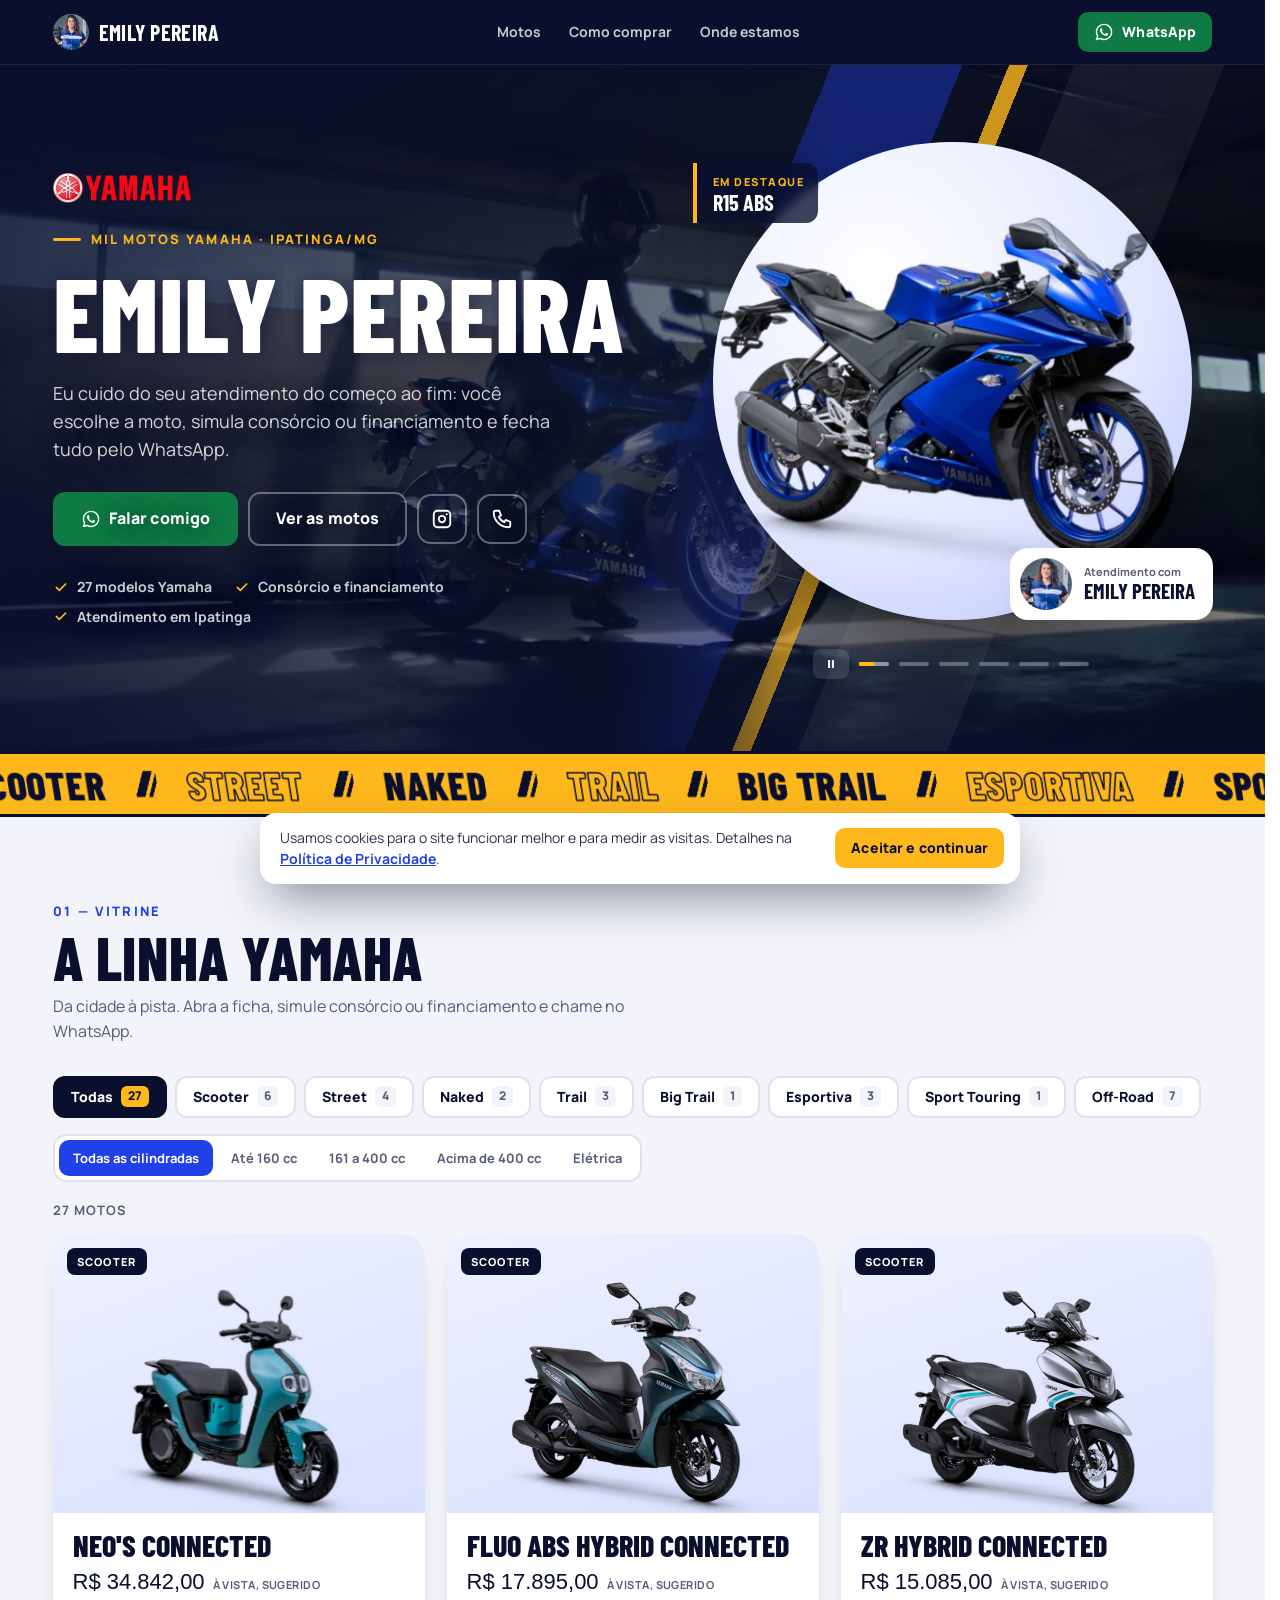
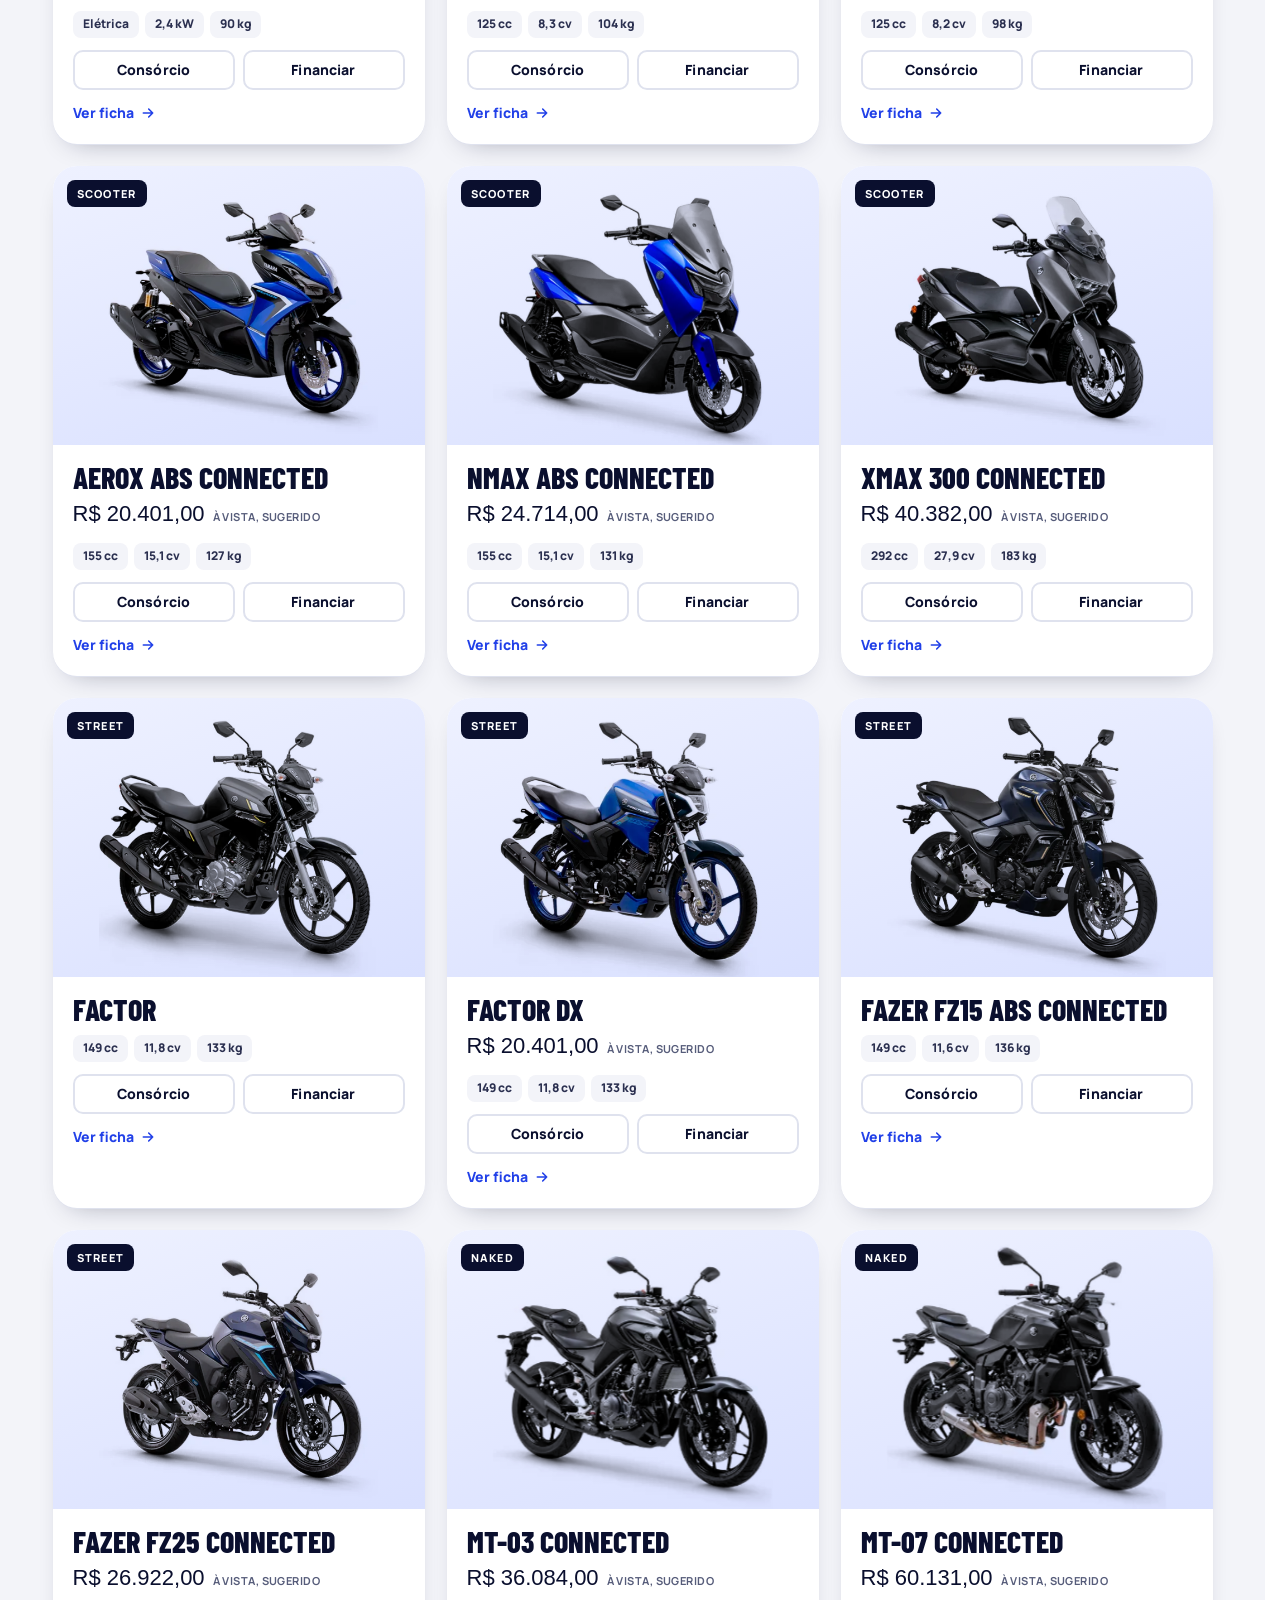
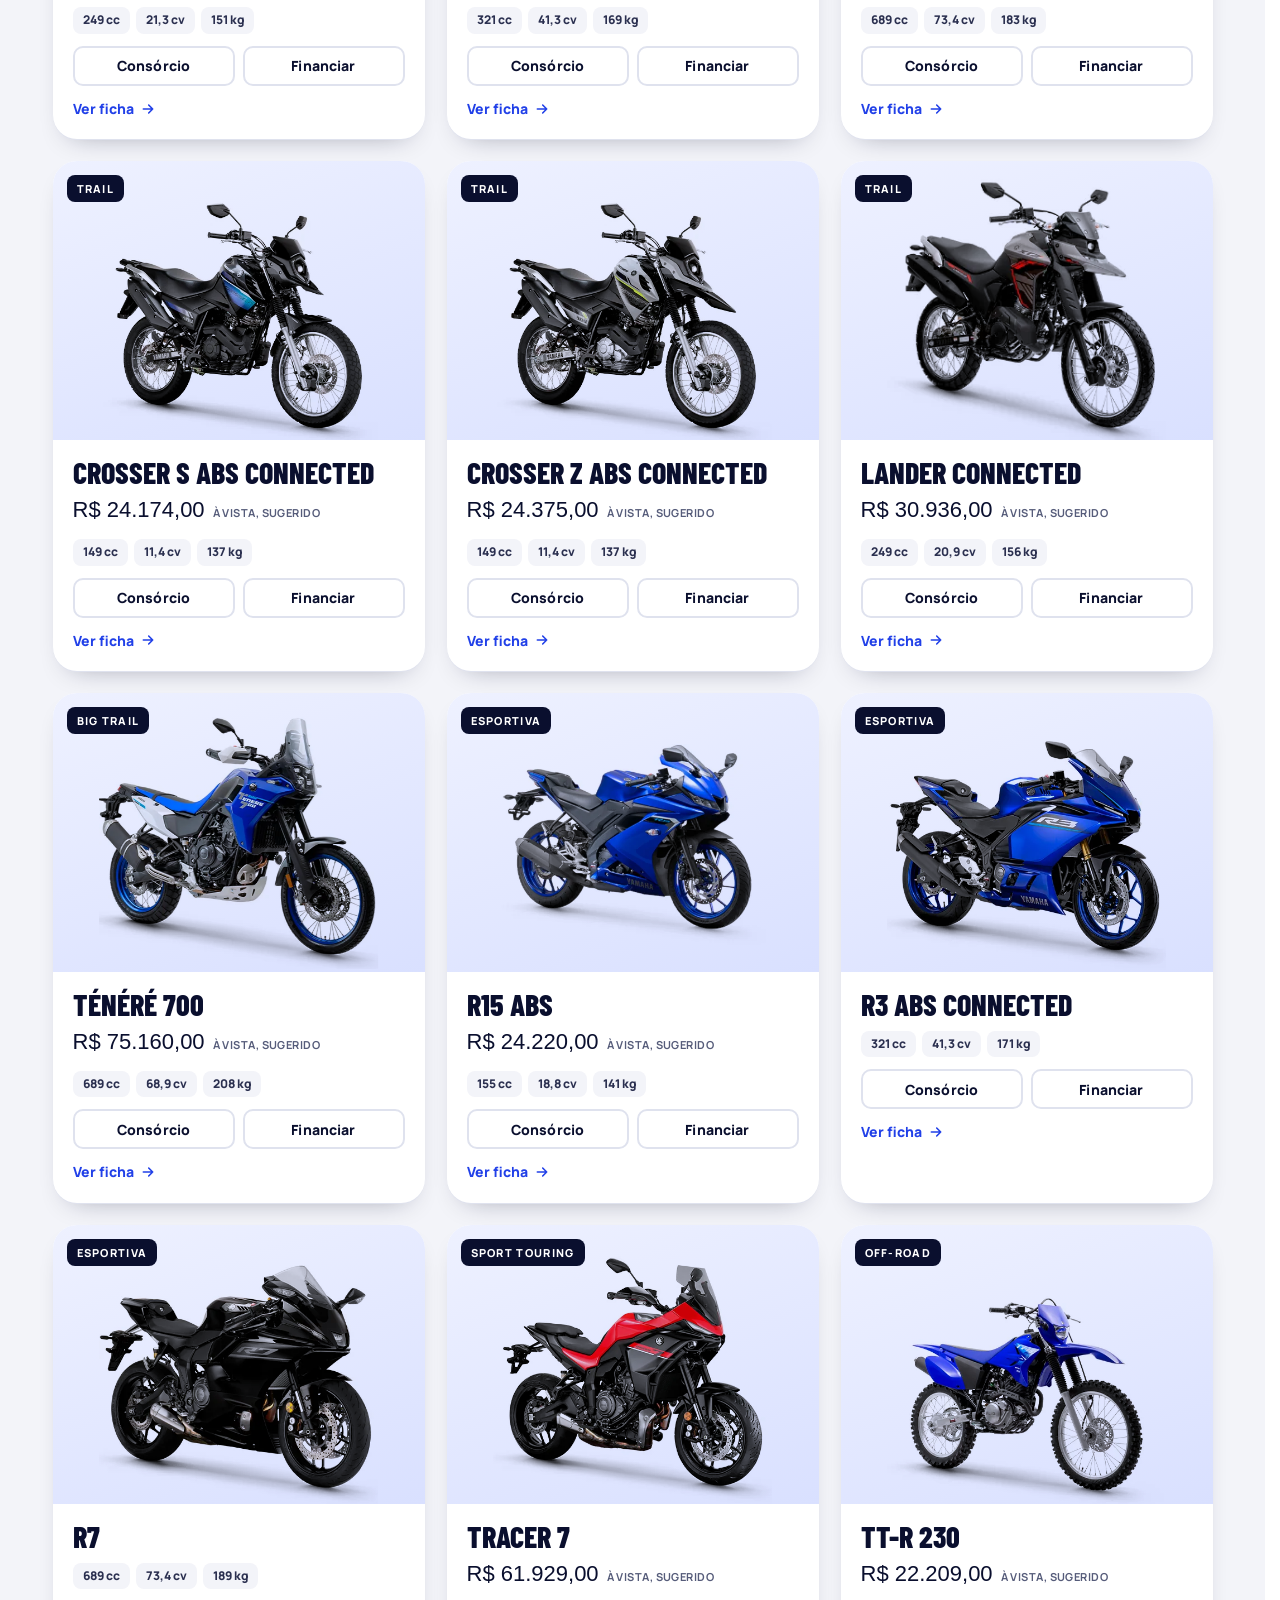
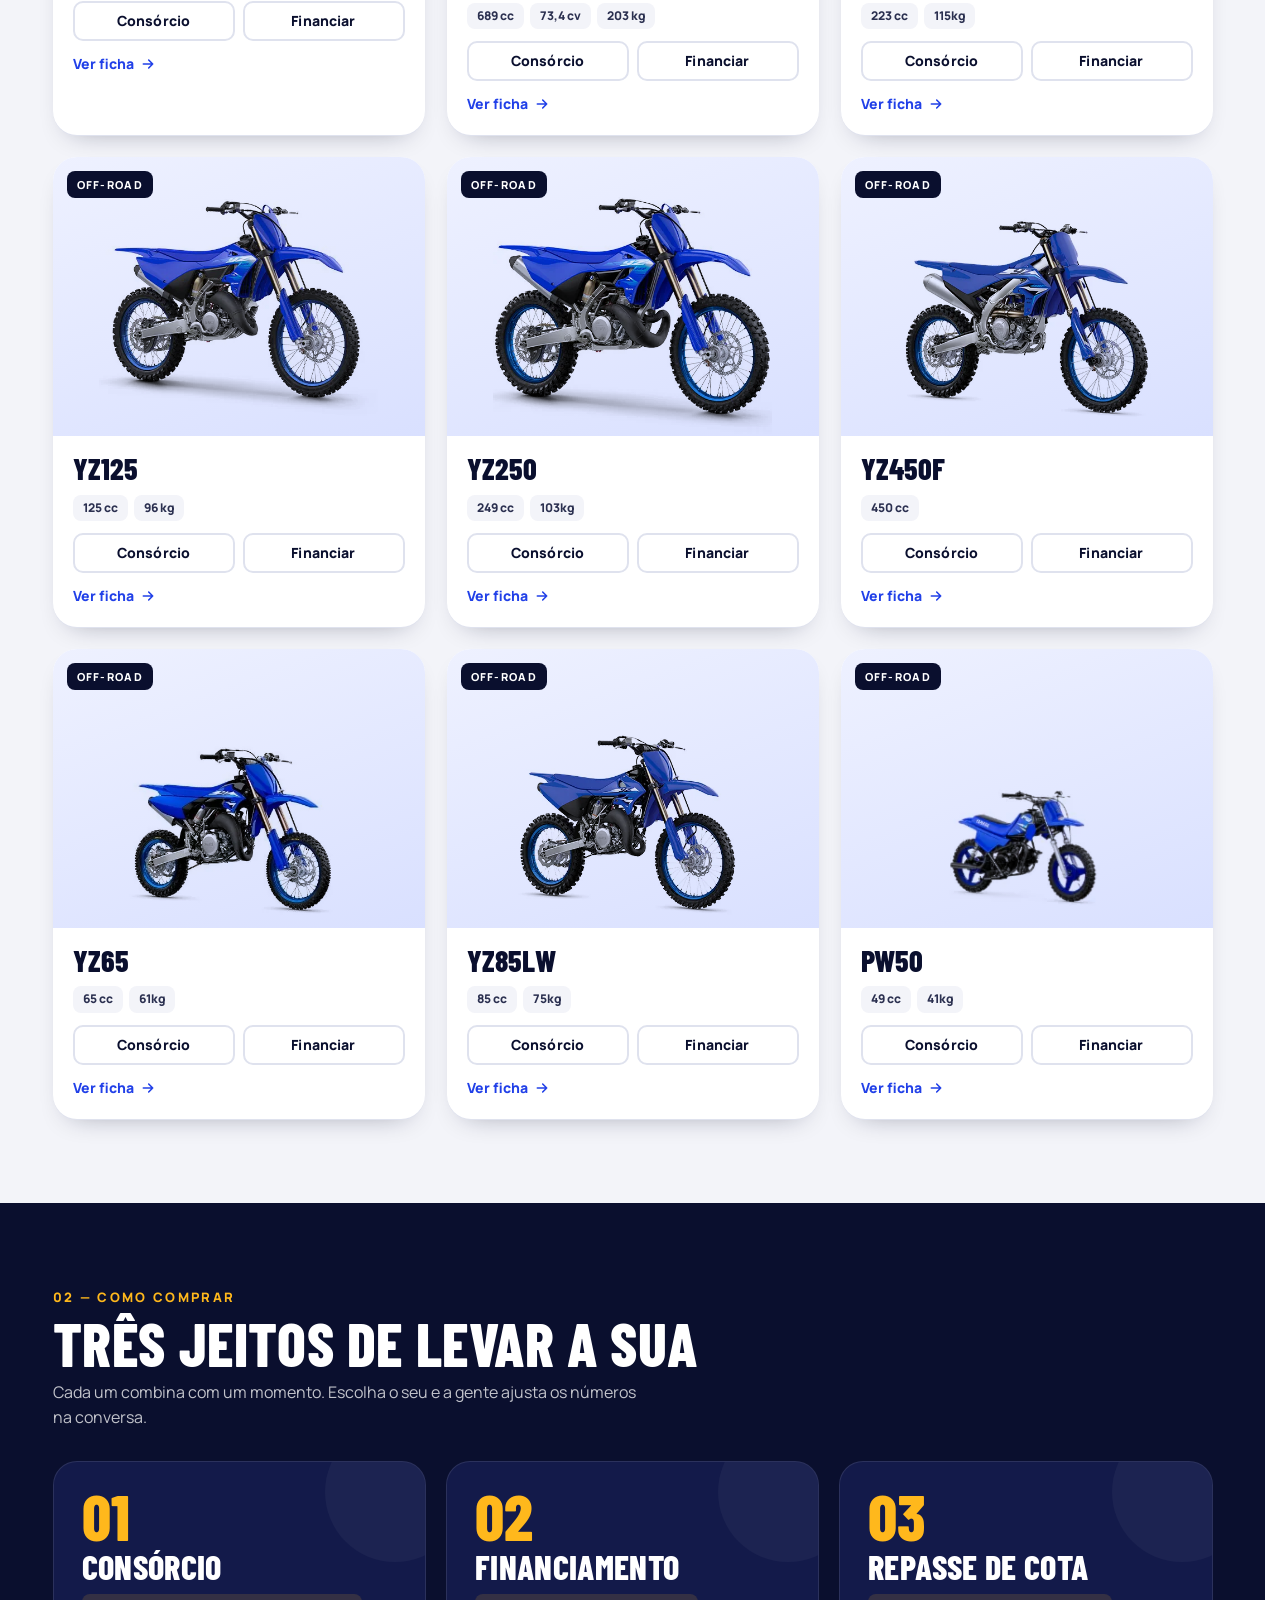
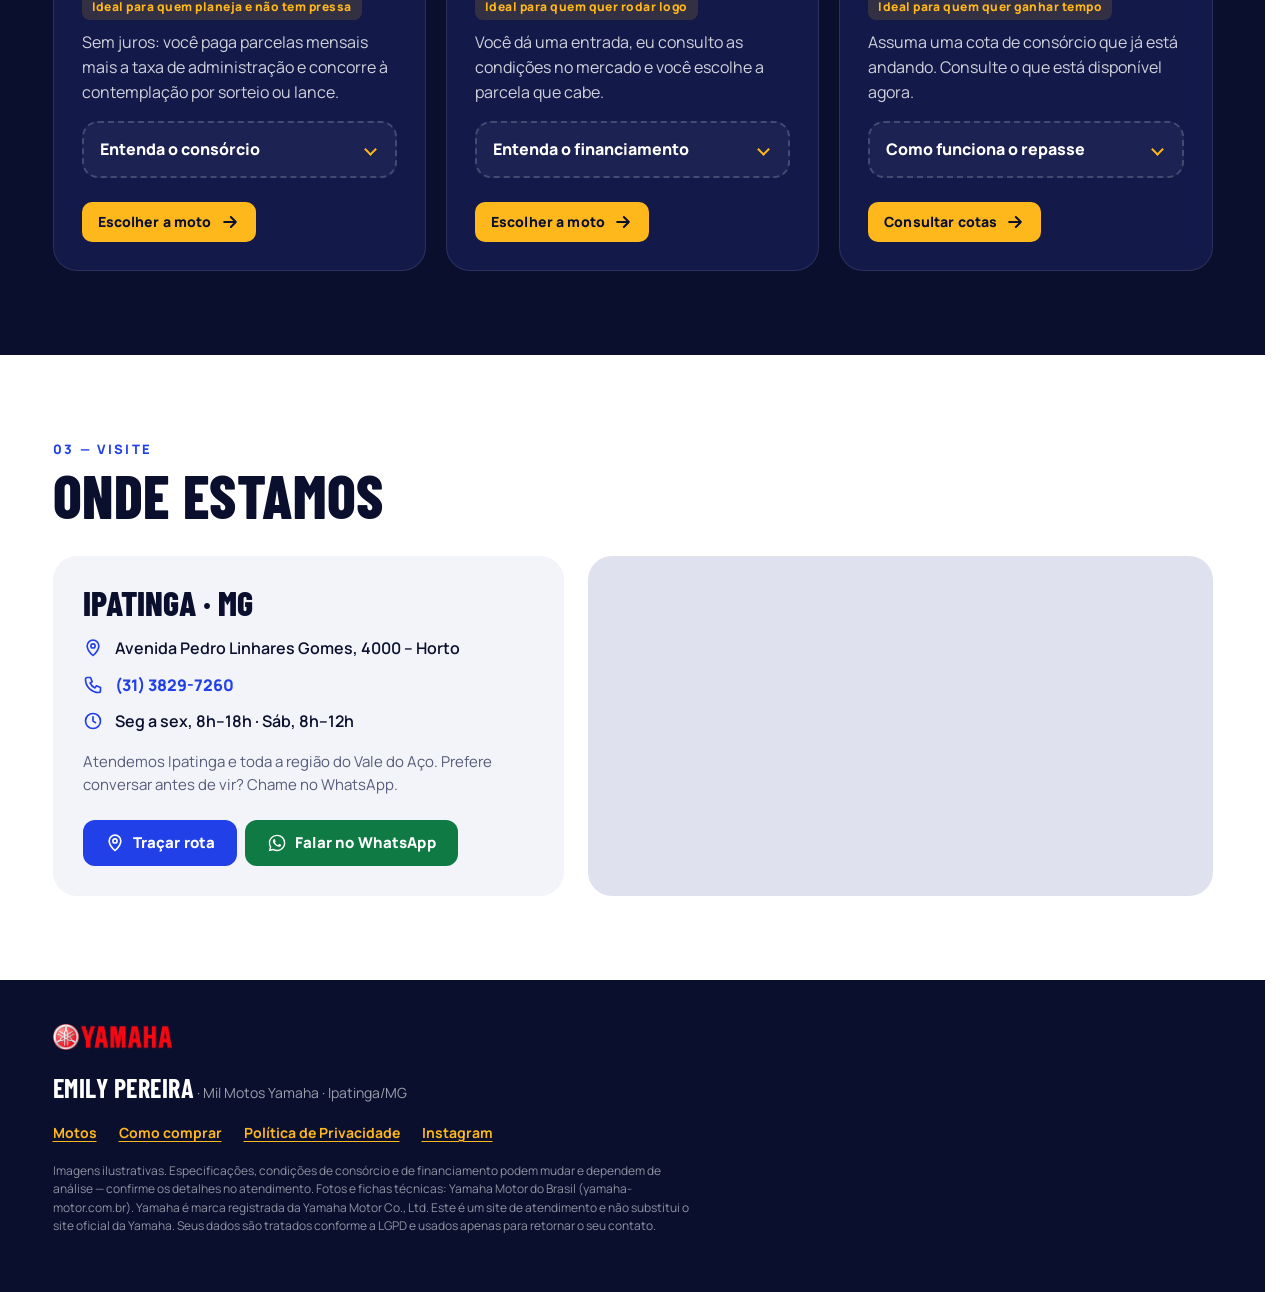
==== commit 059512d7: "Add files via upload" ====
--- a/index.html
+++ b/index.html
@@ -60,6 +60,7 @@
     <div class="hero__bars" aria-hidden="true"></div>
     <div class="wrap hero__grid">
       <div class="hero__copy">
+        <img class="hero__brand" src="assets/yamaha-logo.webp" alt="Yamaha" width="520" height="113">
         <p class="eyebrow" id="eyebrow">Motos Yamaha</p>
         <h1 class="hero__title" id="titulo">Motos Yamaha</h1>
         <p class="hero__lead" id="bio">Escolha sua Yamaha, simule consórcio ou financiamento e resolva tudo pelo WhatsApp.</p>
@@ -167,6 +168,7 @@
   <!-- ============ RODAPÉ ============ -->
   <footer class="footer">
     <div class="wrap">
+      <img class="footer__brand" src="assets/yamaha-logo.webp" alt="Yamaha" width="520" height="113" loading="lazy">
       <p class="footer__name"><b id="rodape-nome">Motos Yamaha</b><span id="rodape-loc"></span></p>
       <nav class="footer__links" aria-label="Links do rodapé">
         <a href="#vitrine">Motos</a>
@@ -257,6 +259,7 @@
     <symbol id="i-pin" viewBox="0 0 24 24"><g fill="none" stroke="currentColor" stroke-width="2" stroke-linecap="round" stroke-linejoin="round"><path d="M12 21s7-6.2 7-11.5A7 7 0 0 0 5 9.5C5 14.8 12 21 12 21Z"/><circle cx="12" cy="9.5" r="2.5"/></g></symbol>
     <symbol id="i-clock" viewBox="0 0 24 24"><g fill="none" stroke="currentColor" stroke-width="2" stroke-linecap="round" stroke-linejoin="round"><circle cx="12" cy="12" r="9"/><path d="M12 7v5l3 2"/></g></symbol>
     <symbol id="i-play" viewBox="0 0 24 24"><path fill="currentColor" d="M8 5v14l11-7Z"/></symbol>
+    <symbol id="i-pause" viewBox="0 0 24 24"><path fill="currentColor" d="M7 5h3.5v14H7zM13.5 5H17v14h-3.5z"/></symbol>
     <symbol id="i-arrow" viewBox="0 0 24 24"><path fill="none" stroke="currentColor" stroke-width="2.4" stroke-linecap="round" stroke-linejoin="round" d="M5 12h14M13 6l6 6-6 6"/></symbol>
     <symbol id="i-check" viewBox="0 0 24 24"><path fill="none" stroke="currentColor" stroke-width="2.6" stroke-linecap="round" stroke-linejoin="round" d="m5 12.5 4.5 4.5L19 7.5"/></symbol>
     <symbol id="i-close" viewBox="0 0 24 24"><path fill="none" stroke="currentColor" stroke-width="2.4" stroke-linecap="round" d="M6 6l12 12M18 6 6 18"/></symbol>
--- a/css/style.css
+++ b/css/style.css
@@ -152,6 +152,56 @@
   .hero__tag b { font-size: 18px; }
 }
 
+/* Logo da Yamaha */
+.hero__brand { display: block; width: auto; height: 30px; margin-bottom: 20px; }
+.footer__brand { display: block; width: auto; height: 26px; margin-bottom: 18px; }
+@media (max-width: 480px) { .hero__brand { height: 26px; margin-bottom: 16px; } }
+
+/* Vídeo de fundo da abertura (criado pelo JS quando há SITE.videoFundo). A capa é o fundo do próprio bloco. */
+.hero__video { position: absolute; inset: 0; overflow: hidden; pointer-events: none; background: var(--ink) center / cover no-repeat; }
+.hero__video video { position: absolute; inset: 0; width: 100%; height: 100%; object-fit: cover; opacity: 0; transition: opacity 1s ease; }
+.hero__video video.is-on { opacity: 1; }
+.hero__video::after {
+  content: ""; position: absolute; inset: 0;
+  background:
+    linear-gradient(90deg, rgba(10, 15, 46, .84) 0%, rgba(10, 15, 46, .58) 46%, rgba(10, 15, 46, .16) 100%),
+    linear-gradient(180deg, rgba(10, 15, 46, .4) 0%, rgba(10, 15, 46, 0) 24%, rgba(10, 15, 46, 0) 72%, rgba(10, 15, 46, .62) 100%);
+}
+.hero.has-video .hero__copy { text-shadow: 0 2px 22px rgba(10, 15, 46, .65); }
+.hero.has-video .hero__bars { opacity: .8; }
+@media (max-width: 900px) {
+  .hero__video::after { background: linear-gradient(180deg, rgba(10, 15, 46, .78) 0%, rgba(10, 15, 46, .5) 48%, rgba(10, 15, 46, .8) 100%); }
+}
+
+/* Troca de moto na abertura */
+.hero__stage { margin-bottom: 38px; }
+.hero__moto .pic { grid-area: 1 / 1; }
+@keyframes hero-fade-in { from { opacity: 0; } }
+@keyframes hero-fade-out { to { opacity: 0; } }
+@keyframes tag-swap { from { opacity: 0; transform: translateY(8px); } }
+/* A foto usa mix-blend-mode: só se anima a própria <img> (opacity/transform no .pic geraria um quadrado branco). */
+.hero__moto .pic.is-in img { animation: hero-fade-in .6s ease-out; }
+.hero__moto .pic.is-out { pointer-events: none; }
+.hero__moto .pic.is-out img { animation: hero-fade-out .6s ease-in forwards; }
+.hero__tag.is-swap b, .hero__tag.is-swap small { animation: tag-swap .5s ease-out; }
+@media (prefers-reduced-motion: reduce) {
+  .hero__moto .pic.is-in img, .hero__moto .pic.is-out img, .hero__tag.is-swap b, .hero__tag.is-swap small { animation: none; }
+  .hero__video video { transition: none; }
+}
+
+.hero__dots { position: absolute; left: 50%; top: calc(100% + 8px); z-index: 2; display: flex; align-items: center; gap: 2px; translate: -50% 0; }
+.hero__pause { display: grid; place-items: center; width: 36px; height: 30px; margin-right: 4px; padding: 0; border: 0; border-radius: 8px; background: rgba(255, 255, 255, .12); color: var(--white); cursor: pointer; transition: background-color .15s; }
+.hero__pause:hover { background: rgba(255, 255, 255, .22); }
+.hero__pause .ico { width: 14px; height: 14px; }
+.hero__dot { position: relative; width: 38px; height: 30px; padding: 0; border: 0; background: none; cursor: pointer; }
+.hero__dot::before, .hero__dot i { content: ""; position: absolute; left: 4px; right: 4px; top: 13px; height: 4px; border-radius: 2px; }
+.hero__dot::before { background: rgba(255, 255, 255, .3); transition: background-color .15s; }
+.hero__dot:hover::before { background: rgba(255, 255, 255, .55); }
+.hero__dot i { background: var(--amber); transform: scaleX(0); transform-origin: 0 50%; }
+.hero__dot[aria-current="true"] i { transform: scaleX(var(--p, 0)); transition: transform .11s linear; }
+.hero__dot[aria-current="true"]::before { background: rgba(255, 255, 255, .5); }
+@media (max-width: 900px) { .hero__stage { margin-bottom: 40px; } }
+
 /* ---------- Seções ---------- */
 .sec { padding: 84px 0; }
 .sec--paper { background: var(--paper); }
@@ -166,7 +216,7 @@
 .sec--ink .sec__sub { color: rgba(255, 255, 255, .75); }
 
 /* Filtros */
-.filters { display: grid; gap: 12px; }
+.filters { display: grid; grid-template-columns: minmax(0, 1fr); gap: 12px; }
 .tabs { display: flex; gap: 8px; overflow-x: auto; padding-bottom: 4px; scrollbar-width: none; scroll-snap-type: x proximity; }
 .tabs::-webkit-scrollbar { display: none; }
 .tab {
@@ -202,6 +252,8 @@
 .card__name { font-size: 30px; }
 .card__name button { padding: 0; border: 0; background: none; text-align: left; text-transform: inherit; font: inherit; color: var(--ink); cursor: pointer; }
 .card__name button:hover { color: var(--blue); }
+.card__preco { display: flex; align-items: baseline; gap: 8px; margin-top: -6px; font-family: var(--display); font-size: 22px; color: var(--ink); }
+.card__preco span { font-family: var(--body); font-size: 11px; font-weight: 700; letter-spacing: .04em; text-transform: uppercase; color: var(--muted); }
 .card__facts { display: flex; flex-wrap: wrap; gap: 6px; }
 .card__facts li { padding: 4px 10px; border-radius: 8px; background: var(--paper); font-size: 12px; font-weight: 800; color: var(--text); }
 .card__actions { display: grid; grid-template-columns: 1fr 1fr; gap: 8px; }
@@ -356,6 +408,8 @@
 .mini b { display: block; font-family: var(--display); font-size: 24px; text-transform: uppercase; color: var(--ink); line-height: 1.05; }
 .mini span:not(.mini__pic) { font-size: 13px; color: var(--muted); }
 
+.cs-lead { margin-bottom: 18px; font-size: 15px; color: var(--text); }
+
 .fset { margin: 0 0 18px; padding: 0; border: 0; }
 .fset legend { padding: 0; margin-bottom: 8px; font-size: 12px; font-weight: 800; letter-spacing: .1em; text-transform: uppercase; color: var(--muted); }
 .fset legend em { font-style: normal; text-transform: none; letter-spacing: 0; font-weight: 600; }
@@ -370,6 +424,17 @@
 .radios--seg span { border: 0; background: transparent; min-height: 40px; }
 .radios--seg input:checked + span { background: var(--ink); }
 
+/* Lista de prazos com o valor de cada um já visível (consórcio estimado) */
+.plans { display: grid; gap: 8px; margin: 4px 0 6px; }
+.plan { position: relative; }
+.plan input { position: absolute; opacity: 0; inset: 0; width: 100%; height: 100%; margin: 0; cursor: pointer; }
+.plan__row { display: flex; align-items: center; justify-content: space-between; gap: 12px; padding: 13px 18px; border: 2px solid var(--line); border-radius: 12px; background: var(--white); transition: background-color .15s, border-color .15s; }
+.plan__row b { font-weight: 800; font-size: 15px; color: var(--ink); }
+.plan__row strong { font-family: var(--display); font-weight: 800; font-size: 22px; color: var(--ink); }
+.plan input:checked + .plan__row { border-color: var(--blue); background: var(--blue-50); }
+.plan input:checked + .plan__row strong { color: var(--blue); }
+.plan input:focus-visible + .plan__row { outline: 3px solid var(--amber); outline-offset: 2px; }
+
 .out { display: grid; gap: 2px; margin: 4px 0 6px; padding: 20px 22px; border-radius: var(--r); background: var(--ink); color: var(--white); }
 .out small { font-size: 12px; font-weight: 800; letter-spacing: .12em; text-transform: uppercase; color: var(--amber); }
 .out strong { font-family: var(--display); font-weight: 800; font-size: clamp(44px, 10vw, 64px); text-transform: uppercase; line-height: 1; }
--- a/css/animacoes.css
+++ b/css/animacoes.css
@@ -64,6 +64,13 @@
   transition: scale .4s var(--ease);
 }
 .anim .hero__moto:hover .pic img { scale: 1.04; }
+/* Trocas (a cada 5 s): a moto sai pela esquerda e a próxima entra pela direita, sem o atraso da abertura. */
+@keyframes moto-out { to { opacity: 0; transform: translateX(-170px) skewX(12deg) scale(.95); filter: blur(6px); } }
+.anim .hero__moto .pic.is-in img { animation: moto-in .95s var(--ease) backwards, float 7s ease-in-out .95s infinite; }
+.anim .hero__moto .pic.is-out img { animation: moto-out .6s cubic-bezier(.5, 0, .9, .4) forwards; }
+.anim .hero__brand { animation: rise .8s var(--ease) backwards; }
+.anim .hero__dots { animation: rise .8s var(--ease) 1.3s backwards; }
+.anim .hero__dot:active::before, .anim .hero__pause:active { scale: .92; }
 .anim .hero__tag { animation: tag-in .8s var(--ease) 1s backwards; translate: calc(var(--px, 0) * 26px) calc(var(--py, 0) * 14px); }
 .anim .who { animation: who-in .8s var(--spring) 1.15s backwards, bob 6s ease-in-out 2s infinite; translate: calc(var(--px, 0) * 30px) calc(var(--py, 0) * 18px); }
 .anim .hero__stage::before {
@@ -180,6 +187,9 @@
 /* Simulador e formulários */
 .anim .radios input:checked + span { animation: chip-pop .38s var(--spring); }
 @keyframes chip-pop { 0% { scale: .9; } 60% { scale: 1.07; } 100% { scale: 1; } }
+.anim .plan__row { transition: background-color .2s, border-color .2s; }
+.anim .plan input:checked + .plan__row { animation: chip-pop .38s var(--spring); }
+.anim .plan input:active + .plan__row { scale: .98; }
 .anim .radios span { transition: background-color .2s, border-color .2s, color .2s, scale .15s; }
 .anim .radios label:active span { scale: .95; }
 .anim .out { position: relative; overflow: hidden; }
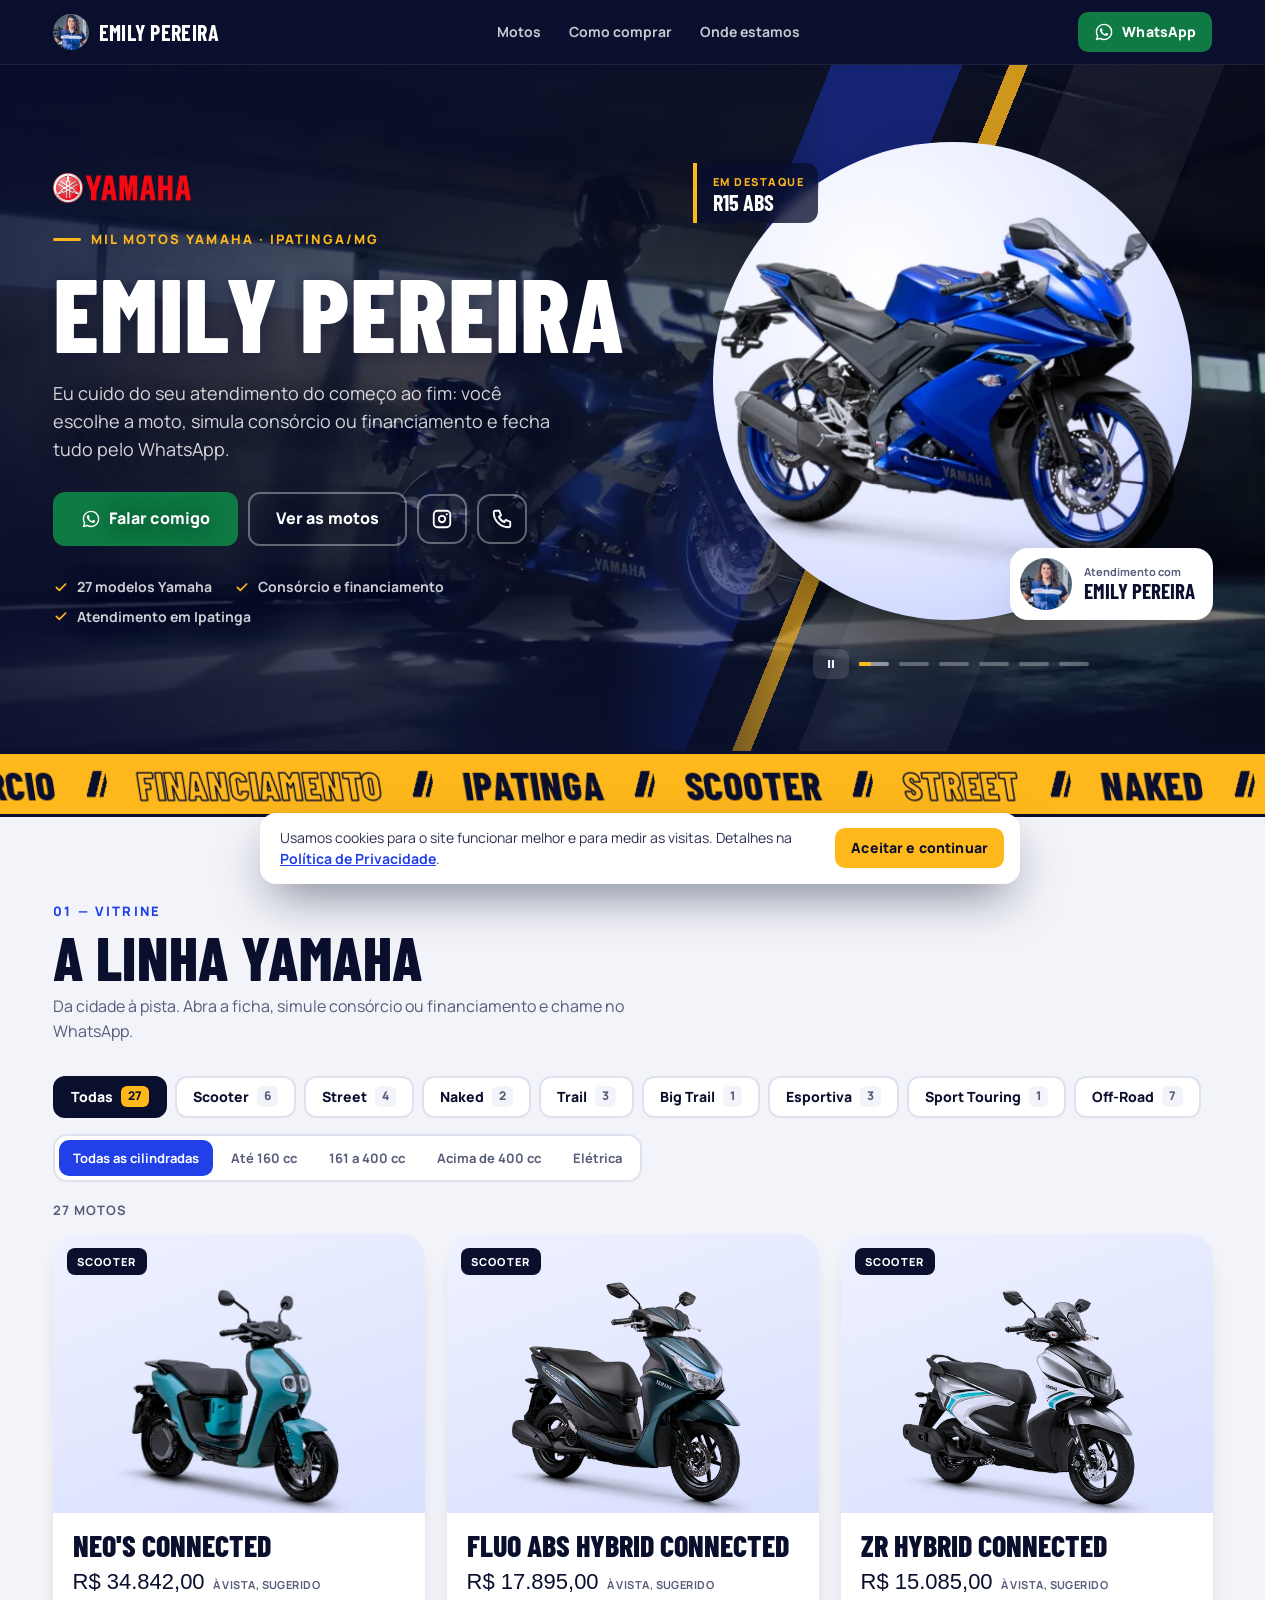
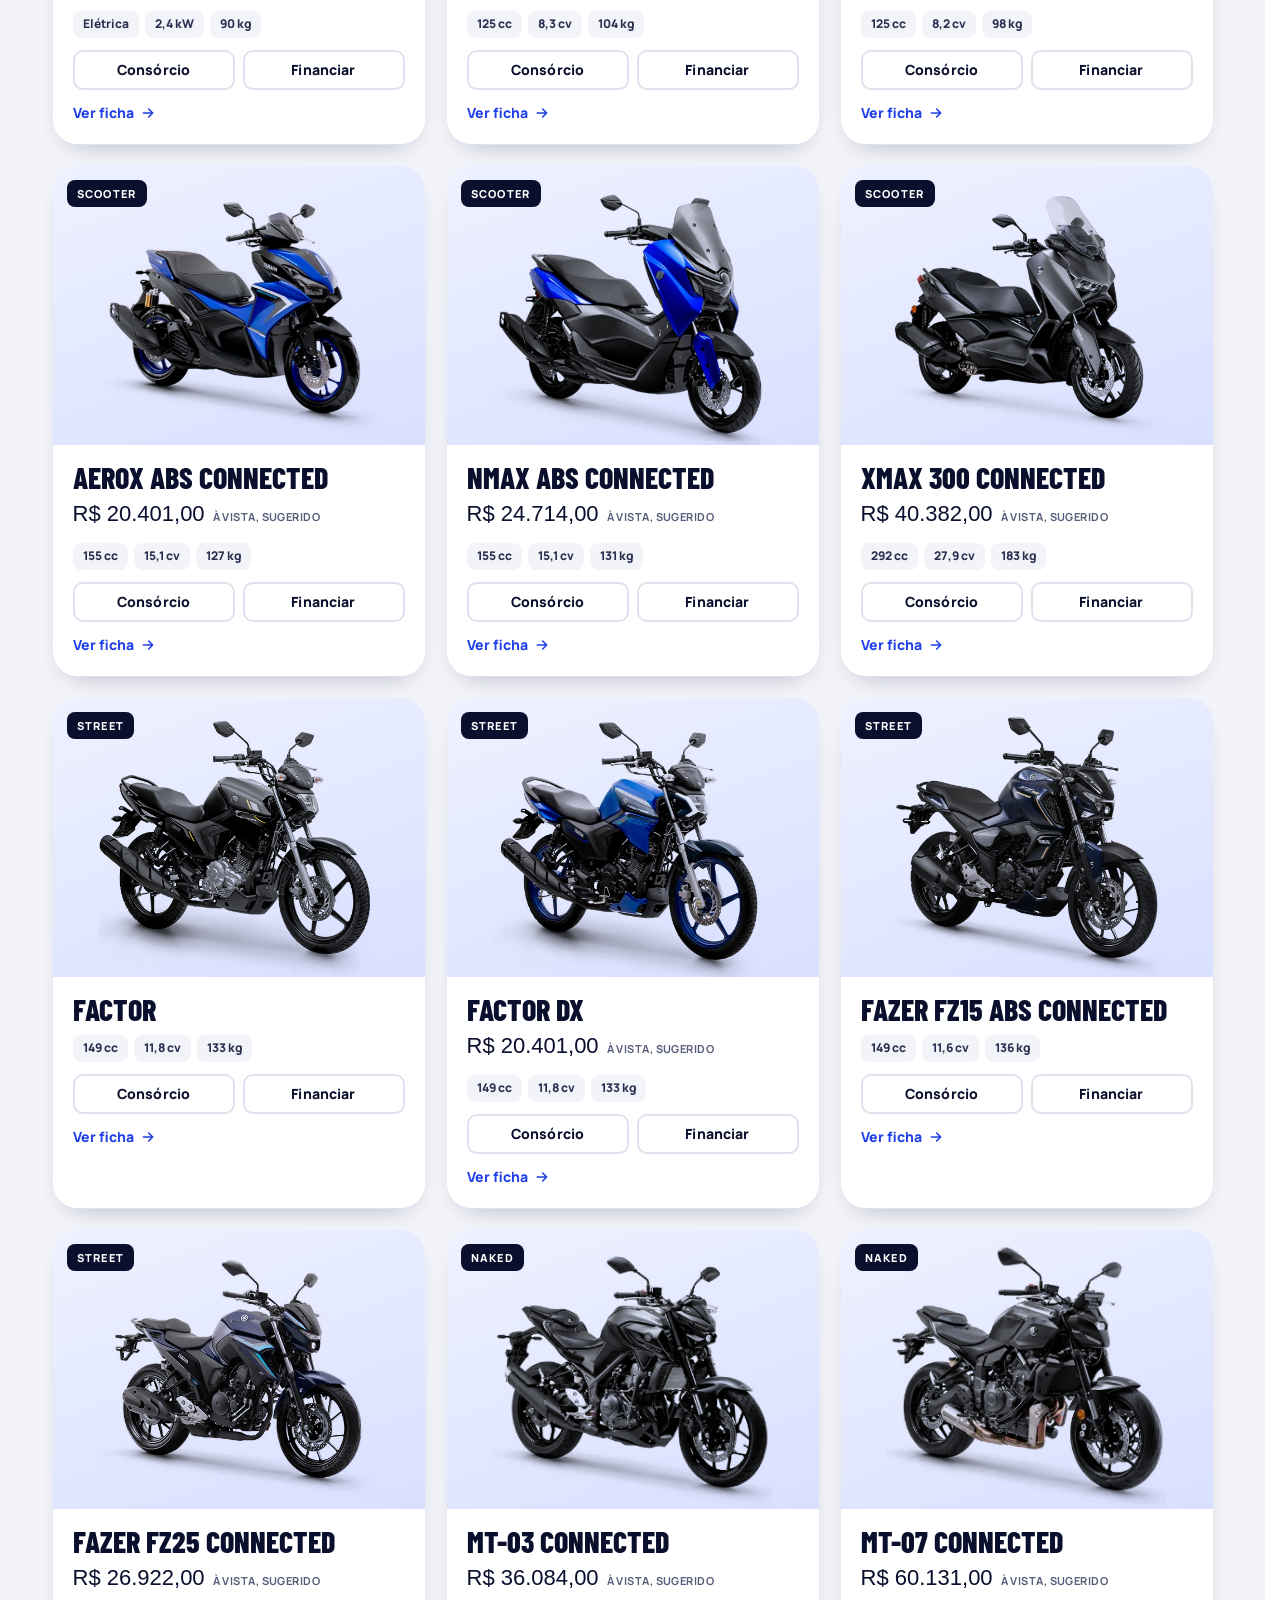
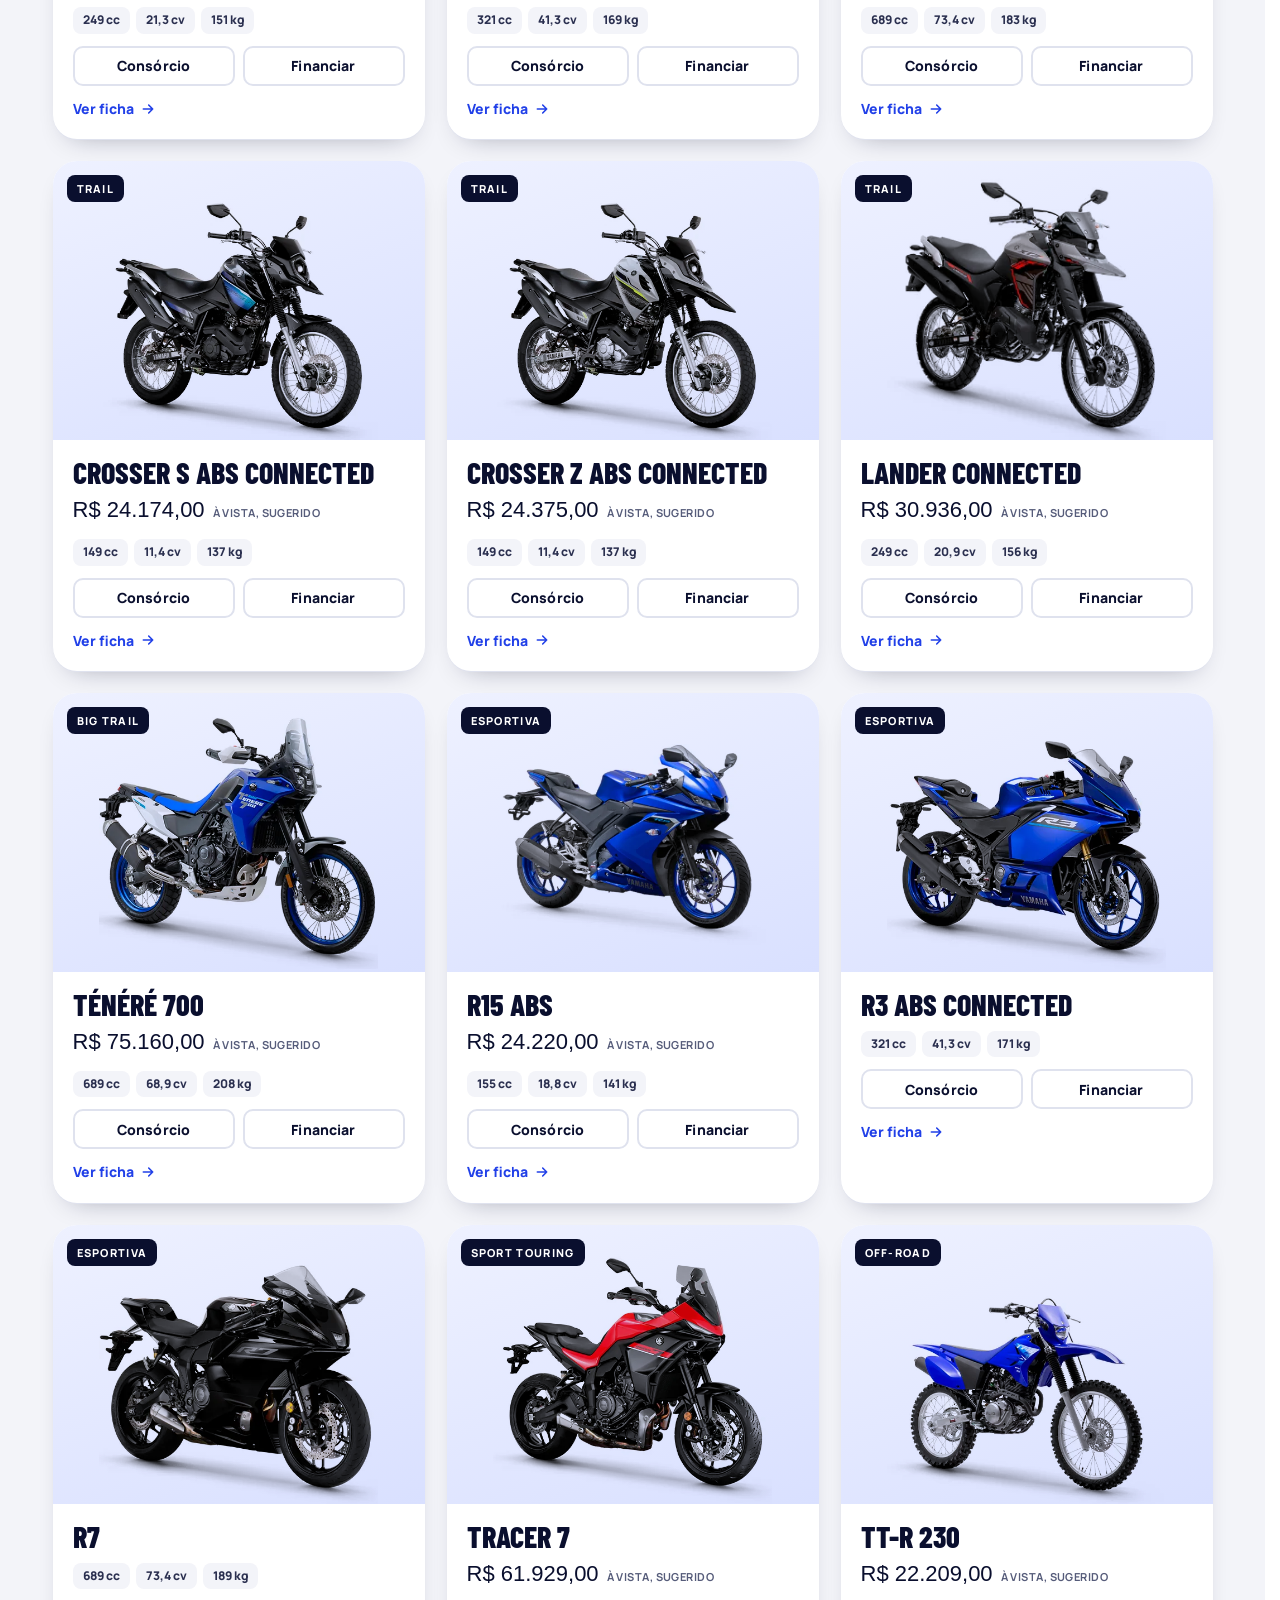
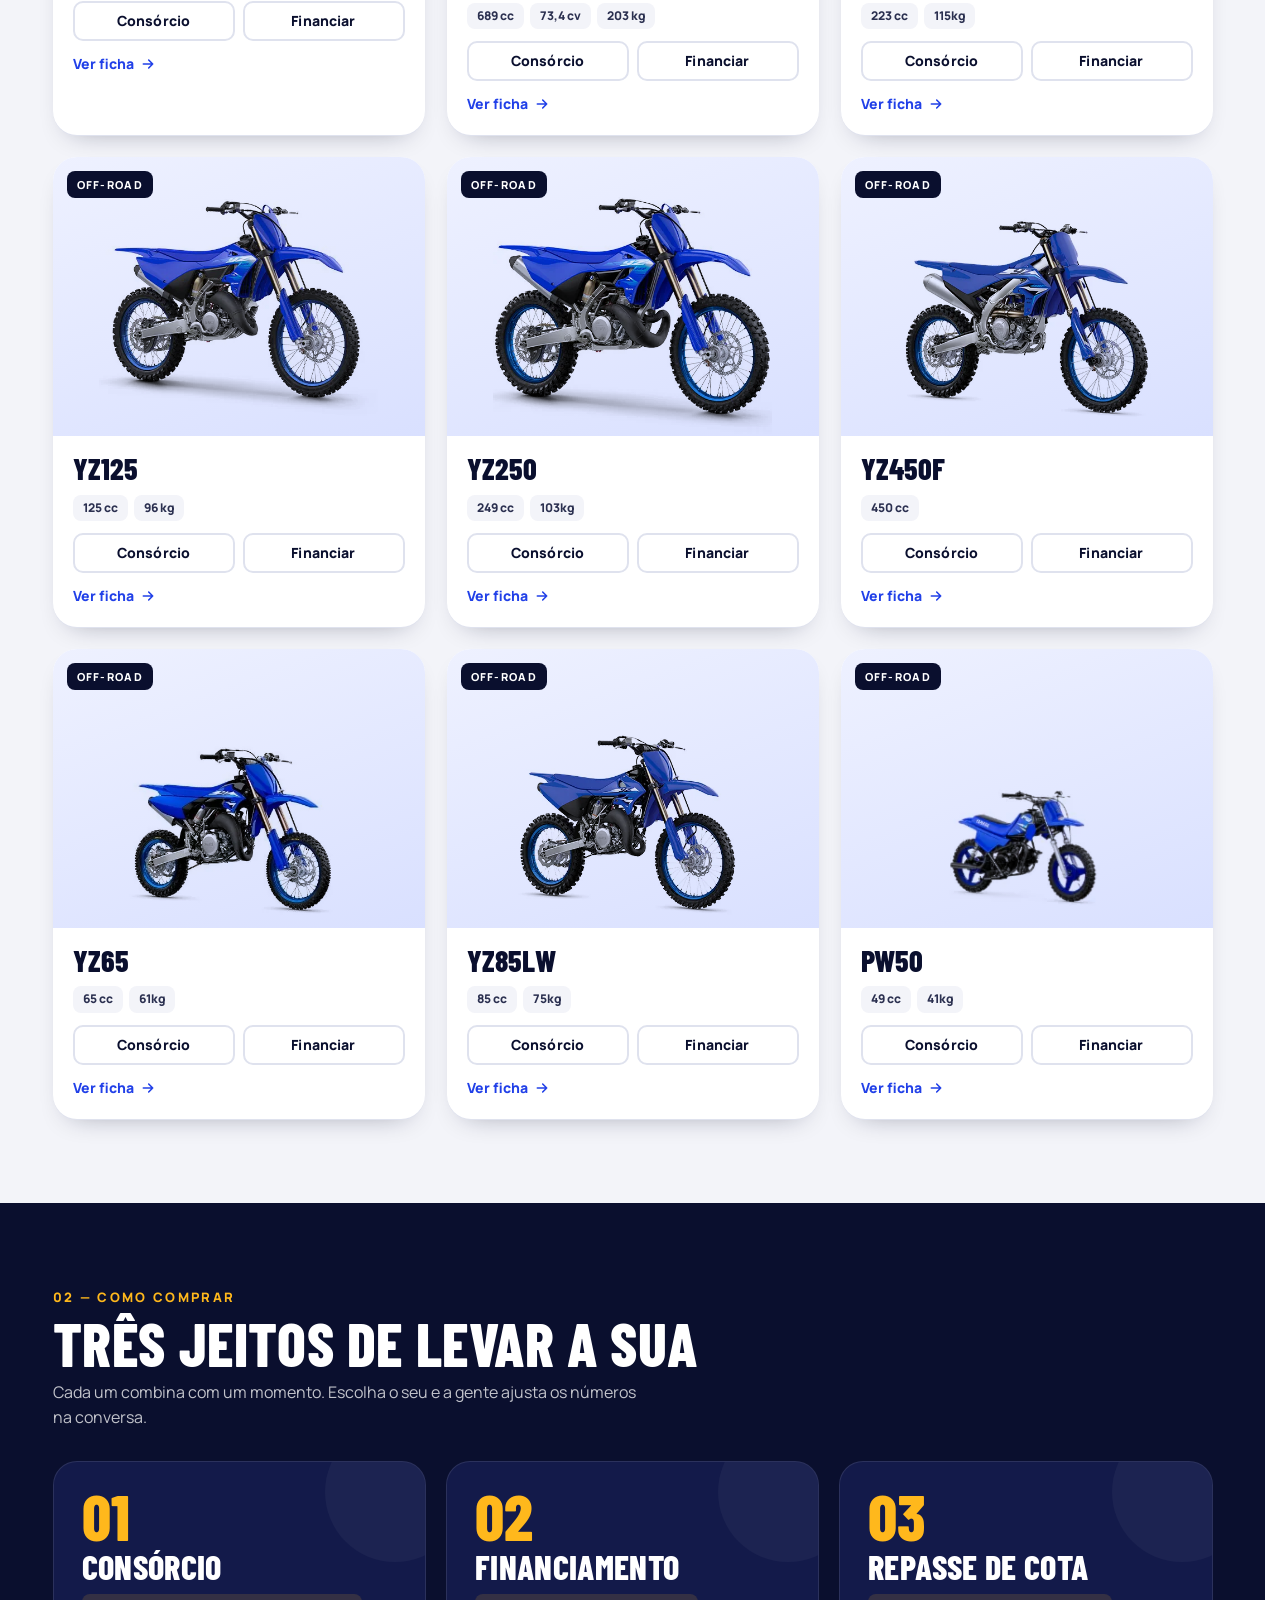
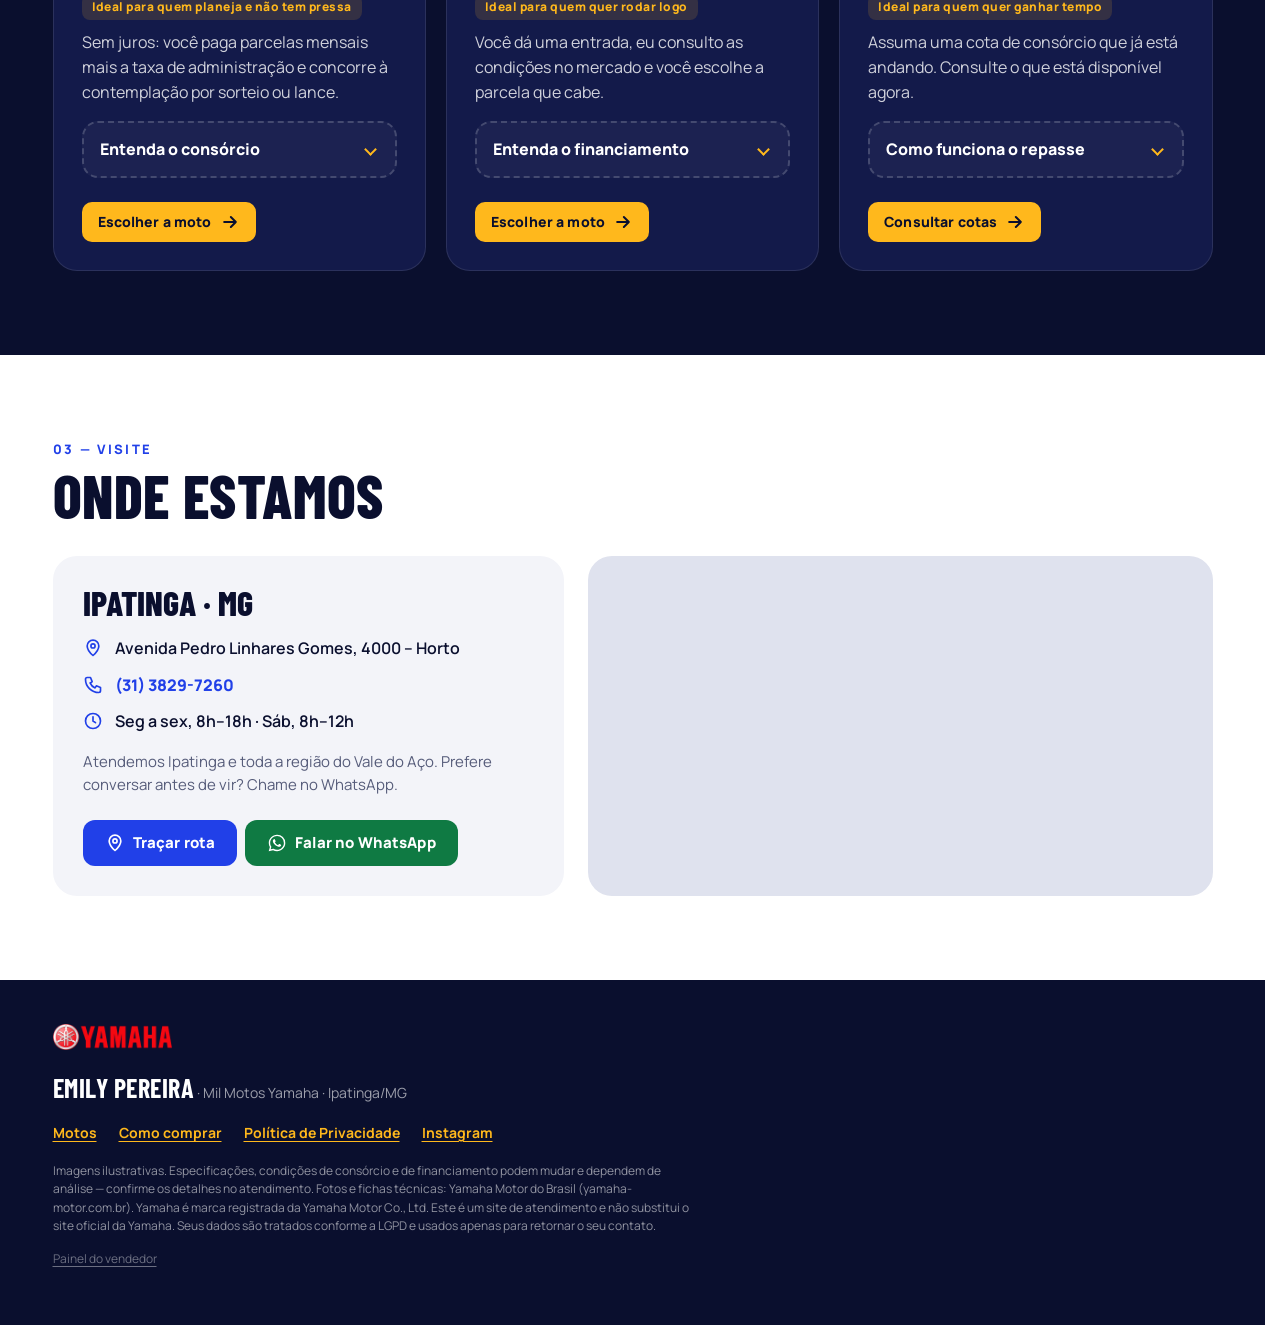
==== commit 478c0abc: "Add files via upload" ====
--- a/index.html
+++ b/index.html
@@ -6,7 +6,7 @@
   <title>Motos Yamaha | Consórcio, financiamento e atendimento no WhatsApp</title>
   <meta name="description" content="Escolha sua Yamaha: NMAX, Fazer, Crosser, Lander, MT, R3 e mais. Simule consórcio e financiamento e fale direto no WhatsApp.">
   <meta name="theme-color" content="#0a0f2e">
-  <link rel="icon" href="assets/favicon.svg" type="image/svg+xml">
+  <link rel="icon" href="assets/favicon.png" type="image/png">
 
   <meta property="og:type" content="website">
   <meta property="og:locale" content="pt_BR">
@@ -182,6 +182,7 @@
         Este é um site de atendimento e não substitui o site oficial da Yamaha.
         Seus dados são tratados conforme a LGPD e usados apenas para retornar o seu contato.
       </p>
+      <a class="footer__painel" href="painel.html">Painel do vendedor</a>
     </div>
   </footer>
 
--- a/css/style.css
+++ b/css/style.css
@@ -307,6 +307,8 @@
 .footer__links { display: flex; flex-wrap: wrap; gap: 8px 22px; margin-top: 14px; }
 .footer__links a { font-weight: 700; color: var(--amber); text-underline-offset: 3px; }
 .footer__legal { margin-top: 18px; max-width: 92ch; font-size: 12px; color: rgba(255, 255, 255, .55); }
+.footer__painel { display: inline-block; margin-top: 14px; font-size: 12px; color: rgba(255, 255, 255, .4); text-underline-offset: 3px; }
+.footer__painel:hover { color: rgba(255, 255, 255, .7); }
 @media (max-width: 767px) { .footer { padding-bottom: 104px; } }
 
 /* Barra de WhatsApp (celular) */
--- a/css/animacoes.css
+++ b/css/animacoes.css
@@ -81,8 +81,8 @@
     linear-gradient(90deg, transparent, rgba(255, 255, 255, .7), transparent) 0 66% / 38% 2px no-repeat;
   animation: streaks 1.15s cubic-bezier(.3, .6, .2, 1) .35s both;
 }
-.anim .hero__cta .btn--wa, .anim .stickybar .btn--wa { animation: ring 3.2s ease-out 2.6s infinite; }
-.anim .hero__cta .btn--wa:hover, .anim .stickybar .btn--wa:hover { animation: none; }
+.anim .stickybar .btn--wa { animation: ring 3.2s ease-out 2.6s infinite; }
+.anim .stickybar .btn--wa:hover { animation: none; }
 .anim .stickybar { animation: bar-in .7s var(--ease) 1.4s backwards; }
 
 /* ---------- Faixa de categorias (criada pelo JS) ---------- */
@@ -142,6 +142,7 @@
   background: linear-gradient(100deg, transparent 30%, rgba(255, 255, 255, .38) 50%, transparent 70%); transition: transform .7s var(--ease);
 }
 .anim .btn--wa:hover::before, .anim .btn--amber:hover::before, .anim .btn--blue:hover::before { transform: translateX(130%) skewX(-18deg); }
+.anim .hero__cta .btn::before { content: none; }
 .anim .mag { transition: background-color .15s, color .15s, border-color .15s, transform .12s, translate .3s var(--ease); }
 .rip { position: absolute; border-radius: 50%; background: currentColor; opacity: .22; pointer-events: none; transform: scale(0); animation: rip .65s ease-out forwards; }
 @keyframes rip { to { transform: scale(1); opacity: 0; } }
